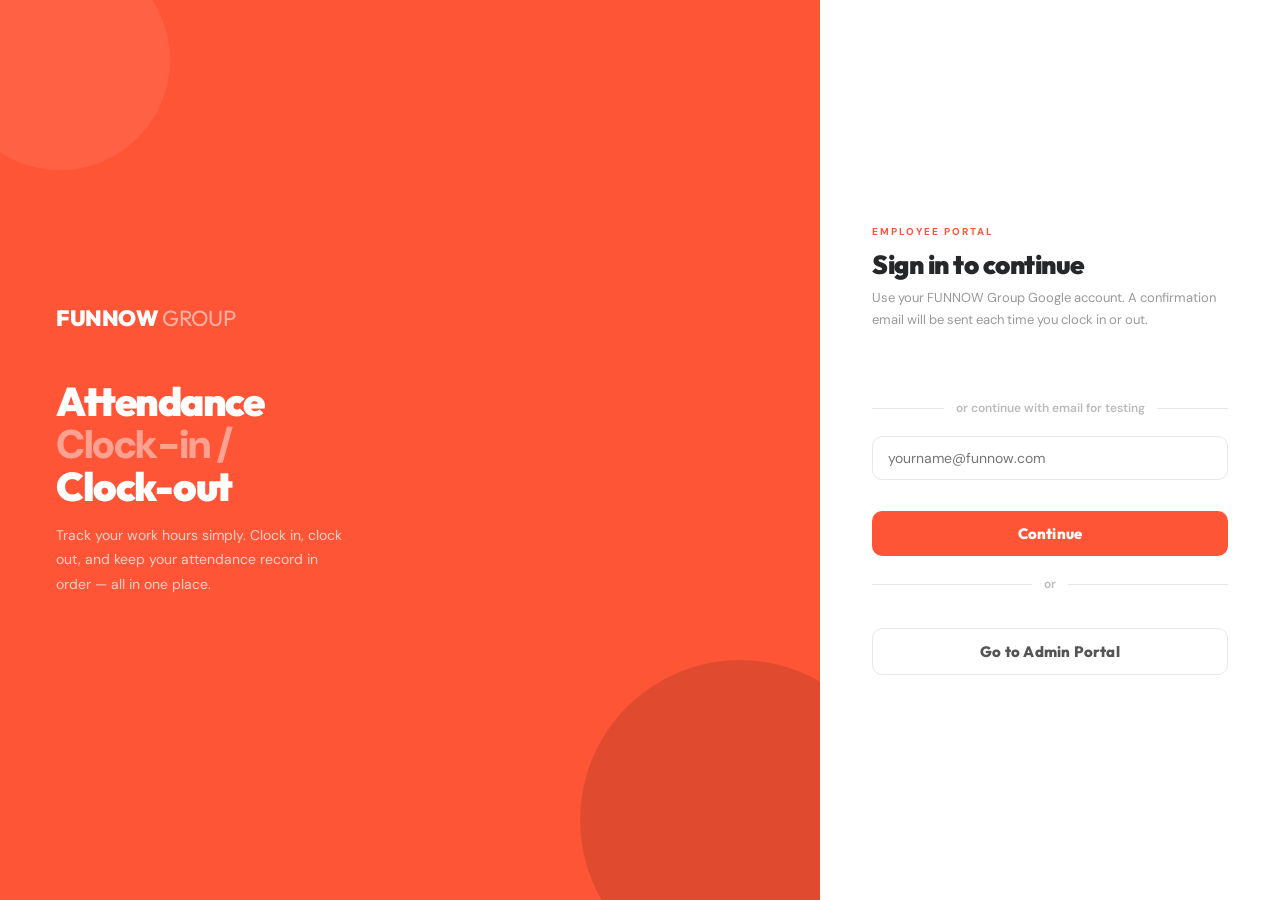
==== index.html @ 23d2bbc0 "Update index.html" ====
<!DOCTYPE html>
<html lang="en">
<head>
<meta charset="UTF-8">
<meta name="viewport" content="width=device-width, initial-scale=1.0">
<title>FUNNOW Group — Attendance</title>
<link href="https://fonts.googleapis.com/css2?family=Outfit:wght@400;600;700;800;900&family=DM+Sans:opsz,wght@9..40,400;9..40,500;9..40,600&display=swap" rel="stylesheet">
<script src="https://accounts.google.com/gsi/client" async></script>
<style>
*,*::before,*::after{box-sizing:border-box;margin:0;padding:0}
:root{
  --or:#FF5537;--or-h:#E8402A;--or-lt:#FFF1EE;
  --bk:#252729;--bk2:#1A1C1E;
  --gy:#C1C1C2;--gy-lt:#F5F5F5;--gy-md:#E8E8E8;
  --ok:#16A34A;--ok-lt:#DCFCE7;
  --wn:#D97706;--wn-lt:#FEF3C7;
  --pu:#6366F1;--pu-lt:#EEF2FF;
  --rd:#DC2626;
}
*{font-family:"DM Sans",-apple-system,sans-serif;-webkit-font-smoothing:antialiased;color:var(--bk)}
body{background:var(--gy-lt);min-height:100vh}
.hf{font-family:"Outfit",sans-serif}
.view{display:none;min-height:100vh}

/* NAV */
.nav{height:56px;background:var(--bk2);display:flex;align-items:center;justify-content:space-between;padding:0 28px;position:sticky;top:0;z-index:200;border-bottom:1px solid rgba(255,255,255,.06)}
.nav-brand{display:flex;align-items:center;gap:6px}
.nav-fn{font-family:"Outfit",sans-serif;font-weight:900;font-size:16px;color:#fff;letter-spacing:-.3px}
.nav-gr{font-family:"Outfit",sans-serif;font-weight:400;font-size:16px;color:rgba(255,255,255,.55);letter-spacing:-.1px}
.nav-sep{color:rgba(255,255,255,.2);margin:0 8px;font-size:13px}
.nav-pg{color:var(--gy);font-size:13px}
.nav-r{display:flex;align-items:center;gap:10px}
.nav-av{width:30px;height:30px;background:var(--or);border-radius:50%;display:flex;align-items:center;justify-content:center;font-family:"Outfit",sans-serif;font-weight:800;font-size:11px;color:#fff}
.nav-nm{color:rgba(255,255,255,.5);font-size:13px;max-width:150px;overflow:hidden;text-overflow:ellipsis;white-space:nowrap}
.gb{padding:7px 15px;border-radius:7px;font-size:12px;font-family:"Outfit",sans-serif;font-weight:700;cursor:pointer;transition:all .15s;border:none;letter-spacing:.2px}
.gb-ol{background:transparent;border:1px solid rgba(255,255,255,.18);color:rgba(255,255,255,.65)}
.gb-ol:hover{border-color:rgba(255,255,255,.4);color:#fff;background:rgba(255,255,255,.07)}
.gb-or{background:var(--or);color:#fff}
.gb-or:hover{background:var(--or-h)}

/* INBOX & BADGES */
.inbox-btn { position: relative; font-size: 16px; padding: 6px 10px !important; display: flex; align-items: center; justify-content: center; }
.badge { background: var(--rd); color: #fff; font-size: 10px; font-weight: 800; padding: 2px 6px; border-radius: 10px; font-family: "Outfit", sans-serif; }
.inbox-btn .badge { position: absolute; top: -6px; right: -6px; border: 2px solid var(--bk2); }

/* LOGIN SPLIT */
#v-login,#v-admin-login{min-height:100vh}
.l-left{flex:1;background:var(--or);display:flex;flex-direction:column;justify-content:center;padding:64px 56px;position:relative;overflow:hidden}
.l-left.dk{background:var(--bk2)}
.l-left::before{content:"";position:absolute;right:-80px;bottom:-80px;width:320px;height:320px;background:rgba(0,0,0,.12);border-radius:50%}
.l-left::after{content:"";position:absolute;left:-50px;top:-50px;width:220px;height:220px;background:rgba(255,255,255,.07);border-radius:50%}
.lc{position:relative;z-index:1}
.ll-brand{margin-bottom:48px}
.ll-fn{font-family:"Outfit",sans-serif;font-weight:900;font-size:22px;color:#fff;letter-spacing:-.5px}
.ll-gr{font-family:"Outfit",sans-serif;font-weight:400;font-size:22px;color:rgba(255,255,255,.55);letter-spacing:-.2px}
.l-h{color:#fff;font-family:"Outfit",sans-serif;font-weight:900;font-size:40px;line-height:1.05;letter-spacing:-1.5px;margin-bottom:16px}
.l-h span{color:rgba(255,255,255,.45)}
.l-p{color:rgba(255,255,255,.72);font-size:14px;line-height:1.75;max-width:300px}
.l-right{width:460px;flex-shrink:0;background:#fff;display:flex;flex-direction:column;justify-content:center;padding:64px 52px}
.l-tag{font-size:10px;font-weight:700;letter-spacing:2px;text-transform:uppercase;color:var(--or);margin-bottom:10px}
.l-title{font-family:"Outfit",sans-serif;font-size:26px;font-weight:900;letter-spacing:-.5px;margin-bottom:6px}
.l-sub{font-size:13px;color:#999;line-height:1.7;margin-bottom:28px}
.fl{display:block;font-weight:600;font-size:13px;margin-bottom:7px}
.fi{width:100%;padding:12px 15px;border:1.5px solid var(--gy-md);border-radius:10px;font-size:14px;font-family:inherit;outline:none;transition:border-color .2s,box-shadow .2s}
.fi:focus{border-color:var(--or);box-shadow:0 0 0 3px rgba(255,85,55,.1)}
.fe{font-size:12px;color:var(--rd);margin-top:5px;min-height:16px}
.pb{width:100%;padding:13px;background:var(--or);color:#fff;border:none;border-radius:10px;font-size:15px;font-weight:800;font-family:"Outfit",sans-serif;cursor:pointer;transition:background .2s,transform .1s;margin-top:16px;letter-spacing:.2px}
.pb:hover{background:var(--or-h)}
.pb:active{transform:scale(.98)}
.pb.dk-btn{background:var(--bk)}
.pb.dk-btn:hover{opacity:.85}
.divd{display:flex;align-items:center;gap:12px;margin:20px 0}
.divd::before,.divd::after{content:"";flex:1;height:1px;background:var(--gy-md)}
.divd span{font-size:12px;color:#bbb;font-weight:600;white-space:nowrap}
.back-lnk{background:none;border:none;color:var(--or);cursor:pointer;font-size:13px;font-weight:700;font-family:inherit;padding:0;margin-bottom:20px;display:inline-block}

/* HOME */
#v-home{display:none}
.home-body{display:grid;grid-template-columns:300px 1fr;gap:20px;max-width:1140px;margin:0 auto;padding:28px 24px 60px}

/* LEFT PANEL */
.lp{display:flex;flex-direction:column;gap:14px}
.clock-card{background:var(--bk2);border-radius:18px;padding:26px;position:relative;overflow:hidden}
.clock-card::before{content:"";position:absolute;right:-40px;top:-40px;width:180px;height:180px;background:var(--or);border-radius:50%;opacity:.09}
.ci{position:relative;z-index:1}
.c-lbl{font-size:10px;font-weight:700;letter-spacing:1.8px;text-transform:uppercase;color:rgba(193,193,194,.6);margin-bottom:4px}
.c-time{font-family:"Outfit",sans-serif;font-size:50px;font-weight:900;color:#fff;letter-spacing:-2px;line-height:1}
.c-date{color:rgba(255,255,255,.4);font-size:12px;margin-top:6px}
.sc{background:#fff;border-radius:14px;padding:18px 20px;border:1px solid rgba(0,0,0,.05)}
.sc-lbl{font-size:10px;font-weight:700;text-transform:uppercase;letter-spacing:.8px;color:#bbb;margin-bottom:12px}
.uc-row{display:flex;align-items:center;gap:12px}
.uc-av{width:38px;height:38px;background:var(--or);border-radius:10px;display:flex;align-items:center;justify-content:center;font-family:"Outfit",sans-serif;font-weight:900;font-size:13px;color:#fff;flex-shrink:0}
.uc-ph{width:38px;height:38px;border-radius:10px;object-fit:cover;flex-shrink:0}
.uc-name{font-family:"Outfit",sans-serif;font-weight:800;font-size:14px;letter-spacing:-.3px}
.uc-email{font-size:11px;color:#999;margin-top:1px;overflow:hidden;text-overflow:ellipsis;white-space:nowrap;max-width:210px}
.mc-btns{display:flex;flex-direction:column;gap:7px}
.mc-btn{padding:10px 14px;border-radius:9px;border:1.5px solid var(--gy-md);background:#fff;color:#aaa;font-family:inherit;font-weight:600;font-size:13px;cursor:pointer;transition:all .18s;text-align:left}
.mc-btn.active{border-color:var(--or);background:var(--or-lt);color:var(--or)}
.mc-btn:hover:not(.active){border-color:#ccc;color:var(--bk)}
.ac-btns{display:flex;flex-direction:column;gap:9px}
.ac-btn{width:100%;padding:15px;border-radius:11px;border:none;font-family:"Outfit",sans-serif;font-size:16px;font-weight:900;cursor:pointer;transition:all .18s;letter-spacing:-.2px}
.ac-in{background:var(--or);color:#fff}
.ac-in:hover{background:var(--or-h);transform:translateY(-1px)}
.ac-out{background:var(--bk);color:#fff}
.ac-out:hover{opacity:.85;transform:translateY(-1px)}
.ac-dis{background:var(--gy-md);color:#bbb;cursor:not-allowed}
.ac-note{font-size:11px;color:#bbb;text-align:center;margin-top:8px;font-weight:600}
.td-grid{display:grid;grid-template-columns:1fr 1fr;gap:9px}
.td-item{background:var(--gy-lt);border-radius:9px;padding:12px}
.td-lbl{font-size:10px;color:#bbb;font-weight:700;text-transform:uppercase;letter-spacing:.5px;margin-bottom:4px}
.td-val{font-family:"Outfit",sans-serif;font-size:17px;font-weight:800;line-height:1.1}

/* RIGHT PANEL */
.rp-hdr{display:flex;align-items:flex-end;justify-content:space-between;margin-bottom:14px}
.rp-title{font-family:"Outfit",sans-serif;font-size:16px;font-weight:800;letter-spacing:-.3px}
.rp-sub{font-size:12px;color:#bbb;margin-top:2px}
.exp-btn{background:var(--or);color:#fff;border:none;padding:8px 16px;border-radius:8px;cursor:pointer;font-family:"Outfit",sans-serif;font-size:12px;font-weight:800;transition:background .2s}
.exp-btn:hover{background:var(--or-h)}
.filter-row{display:flex;align-items:center;gap:10px;margin-bottom:12px;flex-wrap:wrap}
.fi2{padding:8px 12px;border-radius:8px;border:1.5px solid var(--gy-md);font-family:inherit;font-size:13px;outline:none;transition:border-color .2s;background:#fff;color:var(--bk)}
.fi2:focus{border-color:var(--or)}
.clr-btn{background:none;border:1.5px solid var(--gy-md);padding:7px 13px;border-radius:8px;cursor:pointer;font-family:inherit;font-size:12px;color:#888;transition:all .15s}
.clr-btn:hover{background:var(--gy-lt)}
.hw{background:#fff;border-radius:16px;overflow:hidden;border:1px solid rgba(0,0,0,.07)}
table{width:100%;border-collapse:collapse}
thead tr{background:var(--bk2)}
thead th{padding:12px 16px;text-align:left;color:rgba(255,255,255,.5);font-size:10px;font-weight:700;text-transform:uppercase;letter-spacing:.8px;white-space:nowrap}
tbody tr{border-bottom:1px solid var(--gy-lt);transition:background .12s}
tbody tr:hover{background:#FAFAFA}
tbody tr:last-child{border-bottom:none}
tbody td{padding:13px 16px;font-size:13px}
.nr td{padding:48px;text-align:center;color:var(--gy);font-style:italic}

/* ADMIN DASHBOARD TABS */
#v-admin-dash{display:none}
.ad-body{max-width:1140px;margin:0 auto;padding:28px 24px 60px}
.ad-tabs { display: flex; gap: 10px; margin-bottom: 24px; border-bottom: 2px solid var(--gy-md); padding-bottom: 12px; overflow-x: auto; }
.ad-tab { background: none; border: none; font-family: "Outfit", sans-serif; font-size: 15px; font-weight: 700; color: #888; cursor: pointer; padding: 10px 16px; border-radius: 8px; transition: all 0.2s; display: flex; align-items: center; gap: 8px; white-space: nowrap; }
.ad-tab:hover { background: var(--gy-lt); color: var(--bk); }
.ad-tab.active { background: var(--bk); color: #fff; }
.ad-tab-content { display: none; animation: fadeIn 0.3s ease; }
.ad-tab-content.active { display: block; }
@keyframes fadeIn { from { opacity: 0; transform: translateY(5px); } to { opacity: 1; transform: translateY(0); } }

.stats-row{display:grid;grid-template-columns:repeat(4,1fr);gap:14px;margin-bottom:22px}
.st{background:#fff;border-radius:13px;padding:18px 22px;border:1px solid rgba(0,0,0,.05)}
.st-lbl{font-size:10px;font-weight:700;text-transform:uppercase;letter-spacing:.8px;color:#bbb;margin-bottom:6px}
.st-n{font-family:"Outfit",sans-serif;font-size:34px;font-weight:900;line-height:1;letter-spacing:-1px}
.st-s{font-size:11px;color:#bbb;margin-top:3px}
.pill{display:inline-block;padding:3px 10px;border-radius:20px;font-size:11px;font-weight:700}
.p-ok{background:var(--ok-lt);color:var(--ok)}
.p-pr{background:var(--pu-lt);color:var(--pu)}
.btn-action { padding: 6px 12px; border-radius: 6px; border: none; font-weight: 700; font-size: 11px; cursor: pointer; transition: opacity 0.2s; margin-right: 6px; }
.btn-action:hover { opacity: 0.8; }
.btn-approve { background: var(--ok-lt); color: var(--ok); }
.btn-reject { background: #FEE2E2; color: var(--rd); }

/* SYNC INDICATOR */
.sync-badge{display:inline-flex;align-items:center;gap:6px;font-size:11px;font-weight:600;padding:4px 10px;border-radius:20px;margin-left:10px}
.sync-ok{background:var(--ok-lt);color:var(--ok)}
.sync-err{background:#FEE2E2;color:var(--rd)}
.sync-ing{background:var(--pu-lt);color:var(--pu)}

/* TOAST */
#toast{display:none;position:fixed;bottom:28px;left:50%;transform:translateX(-50%);padding:11px 22px;border-radius:50px;font-weight:700;font-size:13px;z-index:9999;white-space:nowrap;color:#fff;animation:fu .25s ease;box-shadow:0 4px 20px rgba(0,0,0,.2)}

/* EDIT REQUEST MODAL */
.modal-overlay { display: none; position: fixed; top: 0; left: 0; width: 100%; height: 100%; background: rgba(0,0,0,0.5); z-index: 9000; justify-content: center; align-items: center; }
.modal { background: #fff; padding: 28px; border-radius: 16px; width: 400px; max-width: 90%; box-shadow: 0 10px 30px rgba(0,0,0,0.1); }
.modal h3 { font-family: "Outfit", sans-serif; font-size: 20px; font-weight: 800; margin-bottom: 6px; letter-spacing: -0.3px; }
.modal p { font-size: 13px; color: #999; margin-bottom: 20px; line-height: 1.5; }
.modal select, .modal input, .modal textarea { width: 100%; padding: 12px 14px; margin-bottom: 16px; border: 1.5px solid var(--gy-md); border-radius: 10px; font-family: inherit; font-size: 14px; outline: none; transition: border-color 0.2s; }
.modal select:focus, .modal input:focus, .modal textarea:focus { border-color: var(--or); }
.modal-btns { display: flex; gap: 10px; justify-content: flex-end; margin-top: 8px; }
.btn-cancel { padding: 10px 18px; border: none; background: var(--gy-lt); color: #666; border-radius: 10px; cursor: pointer; font-weight: 600; font-size: 13px; transition: background 0.2s; }
.btn-cancel:hover { background: var(--gy-md); }
.btn-submit { padding: 10px 18px; border: none; background: var(--or); color: #fff; border-radius: 10px; cursor: pointer; font-weight: 700; font-size: 13px; font-family: "Outfit", sans-serif; transition: background 0.2s; }
.btn-submit:hover { background: var(--or-h); }

@media(max-width:900px){
  .home-body{grid-template-columns:1fr}
  #v-login,#v-admin-login{flex-direction:column}
  .l-left{padding:40px 32px}
  .l-right{width:100%;padding:36px 32px}
  .l-h{font-size:30px}
  .stats-row{grid-template-columns:1fr 1fr}
  .c-time{font-size:44px}
  .nav{padding:0 16px}
}
</style>
</head>
<body>

<div id="v-login" class="view" style="display:flex">
  <div class="l-left">
    <div class="lc">
      <div class="ll-brand">
        <span class="ll-fn">FUNNOW</span><span class="ll-gr"> GROUP</span>
      </div>
      <h1 class="l-h">Attendance<br><span>Clock-in /</span><br>Clock-out</h1>
      <p class="l-p">Track your work hours simply. Clock in, clock out, and keep your attendance record in order — all in one place.</p>
    </div>
  </div>
  <div class="l-right">
    <p class="l-tag">Employee Portal</p>
    <h2 class="l-title hf">Sign in to continue</h2>
    <p class="l-sub">Use your FUNNOW Group Google account. A confirmation email will be sent each time you clock in or out.</p>
    <div id="g_id_onload"
      data-client_id="833536628314-kciu975apuhvd5c64df197tdg4p91hai.apps.googleusercontent.com"
      data-callback="handleGoogleLogin"
      data-auto_prompt="false">
    </div>
    <div class="g_id_signin"
      data-type="standard"
      data-size="large"
      data-theme="outline"
      data-text="sign_in_with"
      data-shape="rectangular"
      data-logo_alignment="left"
      data-width="348">
    </div>
    <div class="fe" id="le-err"></div>
    <div class="divd"><span>or continue with email for testing</span></div>
    <input type="text" id="le" class="fi" placeholder="yourname@funnow.com">
    <div class="fe" id="le-err2"></div>
    <button class="pb" id="l-btn" style="margin-top:10px">Continue</button>
    <div class="divd"><span>or</span></div> 
    <button class="pb gb-ol" id="l-admin-btn" style="color:#555; border:1.5px solid var(--gy-md); background:#fff;">Go to Admin Portal</button>
  </div>
</div>

<div id="v-home" class="view">
  <div class="nav">
    <div class="nav-brand">
      <span class="nav-fn">FUNNOW</span><span class="nav-gr"> GROUP</span>
      <span class="nav-sep">/</span>
      <span class="nav-pg">Attendance</span>
    </div>
    <div class="nav-r">
      <span class="nav-nm" id="nav-nm"></span>
      <div class="nav-av" id="nav-av">?</div>
      
      <button class="gb gb-ol inbox-btn" id="h-inbox-nav" style="display:none;" title="Pending Requests">
        📥 <span class="badge" id="nav-req-badge" style="display:none;">0</span>
      </button>
      <button class="gb gb-ol" id="h-admin-nav" style="display:none; color: var(--pu); border-color: rgba(99, 102, 241, 0.4);">Admin Dashboard</button>
      
      <button class="gb gb-ol" id="h-out">Sign Out</button>
    </div>
  </div>
  <div class="home-body">
    <div class="lp">
      <div class="clock-card">
        <div class="ci">
          <div class="c-lbl">Taiwan Time · UTC+8</div>
          <div class="c-time" id="clk">--:--:--</div>
          <div class="c-date" id="cld">—</div>
        </div>
      </div>
      <div class="sc">
        <div class="uc-row">
          <div class="uc-av" id="uc-av">?</div>
          <div>
            <div class="uc-name" id="uc-name">—</div>
            <div class="uc-email" id="uc-email">—</div>
          </div>
        </div>
      </div>
      <div class="sc">
        <div class="sc-lbl">Work Location</div>
        <div class="mc-btns" id="mc-btns">
          <button class="mc-btn active" data-mode="Office">Office</button>
          <button class="mc-btn" data-mode="Work from Home">Work from Home</button>
          <button class="mc-btn" data-mode="Business Trip">Business Trip</button>
        </div>
      </div>
      <div class="sc">
        <div class="sc-lbl">Actions</div>
        <div class="ac-btns">
          <button class="ac-btn ac-in" id="btn-in">Clock In</button>
          <button class="ac-btn ac-dis" id="btn-out" disabled>Clock Out</button>
        </div>
        <div class="ac-note" id="ac-note"></div>
      </div>
      <div class="sc" id="today-card" style="display:none">
        <div class="sc-lbl">Today's Record</div>
        <div class="td-grid">
          <div class="td-item"><div class="td-lbl">Clock In</div><div class="td-val" id="td-in" style="color:var(--or)">—</div></div>
          <div class="td-item"><div class="td-lbl">Clock Out</div><div class="td-val" id="td-out">—</div></div>
          <div class="td-item"><div class="td-lbl">Duration</div><div class="td-val" id="td-dur" style="color:var(--pu)">—</div></div>
          <div class="td-item"><div class="td-lbl">Location</div><div class="td-val" id="td-mode" style="color:var(--ok);font-size:11px;font-weight:700">—</div></div>
        </div>
      </div>
    </div>
    <div class="rp">
      <div class="rp-hdr">
        <div>
          <div class="rp-title hf">Attendance History <span class="sync-badge sync-ok" id="sync-badge">Synced</span></div>
          <div class="rp-sub" id="rp-sub">Your personal records</div>
        </div>
        <button class="exp-btn" id="h-exp">Export CSV</button>
      </div>
      <div class="filter-row">
        <input type="date" id="f-from" class="fi2" title="From date">
        <span style="color:#bbb;font-size:12px">to</span>
        <input type="date" id="f-to" class="fi2" title="To date">
        <select id="f-mode" class="fi2">
          <option value="">All Locations</option>
          <option value="Office">Office</option>
          <option value="Work from Home">Work from Home</option>
          <option value="Business Trip">Business Trip</option>
        </select>
        <button class="clr-btn" id="f-clr" style="display:none">Clear</button>
      </div>
      <div class="hw">
        <table>
          <thead><tr>
            <th>Date</th><th>Clock In</th><th>Clock Out</th>
            <th>Total Hours</th><th>Work Location</th>
          </tr></thead>
          <tbody id="hist-body">
            <tr class="nr"><td colspan="5">No records yet — clock in to get started.</td></tr>
          </tbody>
        </table>
      </div>
    </div>
  </div>
</div>

<div id="edit-modal" class="modal-overlay">
  <div class="modal">
    <h3>Request Time Edit</h3>
    <p>Submit a request to your HR Admin to correct an accidental click or forgotten punch.</p>
    
    <label class="fl">Field to Change</label>
    <select id="edit-field">
      <option value="Clock In">Clock In Time</option>
      <option value="Clock Out">Clock Out Time</option>
      <option value="Location">Work Location</option>
    </select>

    <label class="fl">Proposed Correct Value</label>
    <input type="text" id="edit-value" placeholder="e.g., 09:00 or Office">

    <label class="fl">Reason for change</label>
    <textarea id="edit-reason" rows="2" placeholder="e.g., Forgot to clock in, accidentally double-clicked..."></textarea>

    <div class="modal-btns">
      <button class="btn-cancel" onclick="closeEditModal()">Cancel</button>
      <button class="btn-submit" id="submit-edit-btn">Send Request</button>
    </div>
  </div>
</div>

<div id="v-admin-login" class="view">
  <div class="l-left dk">
    <div class="lc">
      <div class="ll-brand" style="margin-bottom:48px">
        <span class="ll-fn">FUNNOW</span><span class="ll-gr"> GROUP</span>
      </div>
      <h1 class="l-h">Admin<br><span>Dashboard</span></h1>
      <p class="l-p">View all employee attendance records, filter by person, date or work location, and export for compliance.</p>
    </div>
  </div>
  <div class="l-right">
    <p class="l-tag">Restricted Access</p>
    <h2 class="l-title hf">Admin sign-in</h2>
    <p class="l-sub">This area is restricted to HR administrators and managers only.</p>
    <button id="al-back" class="back-lnk">← Back to Portal</button>
    <label class="fl" for="al-pwd">Admin Master Password</label>
    <input type="password" id="al-pwd" class="fi" placeholder="Enter master password">
    <div class="fe" id="al-err"></div>
    <button class="pb dk-btn" id="al-enter">Enter Dashboard</button>
  </div>
</div>

<div id="v-admin-dash" class="view">
  <div class="nav">
    <div class="nav-brand">
      <span class="nav-fn">FUNNOW</span><span class="nav-gr"> GROUP</span>
      <span class="nav-sep">/</span>
      <span class="nav-pg">Admin Dashboard</span>
    </div>
    <div class="nav-r">
      <button class="gb gb-ol" id="ad-back">← Back to Portal</button>
    </div>
  </div>
  <div class="ad-body">
    
    <div class="ad-tabs">
      <button class="ad-tab active" id="btn-tab-records" onclick="switchAdTab('records')">Attendance Records</button>
      <button class="ad-tab" id="btn-tab-requests" onclick="switchAdTab('requests')">
        Inbox & Requests <span class="badge" id="tab-req-badge" style="display:none; margin-left: 4px;">0</span>
      </button>
      <button class="ad-tab" id="btn-tab-roles" onclick="switchAdTab('roles')">Admin Roles</button>
    </div>

    <div id="tab-records" class="ad-tab-content active">
      <div class="stats-row">
        <div class="st"><div class="st-lbl">Total Records</div><div class="st-n" id="s-tot" style="color:var(--or)">0</div><div class="st-s">All time</div></div>
        <div class="st"><div class="st-lbl">Clocked In Today</div><div class="st-n" id="s-in" style="color:var(--pu)">0</div><div class="st-s">Active</div></div>
        <div class="st"><div class="st-lbl">Completed Today</div><div class="st-n" id="s-done" style="color:var(--ok)">0</div><div class="st-s">Clocked out</div></div>
        <div class="st"><div class="st-lbl">Showing</div><div class="st-n" id="s-show" style="color:var(--bk)">0</div><div class="st-s">Current view</div></div>
      </div>
      <div class="filter-row">
        <select id="af-person" class="fi2"><option value="">All Employees</option></select>
        <input type="date" id="af-from" class="fi2" title="From">
        <span style="color:#bbb;font-size:12px">to</span>
        <input type="date" id="af-to" class="fi2" title="To">
        <select id="af-mode" class="fi2">
          <option value="">All Locations</option>
          <option value="Office">Office</option>
          <option value="Work from Home">Work from Home</option>
          <option value="Business Trip">Business Trip</option>
        </select>
        <button class="clr-btn" id="af-clr" style="display:none">Clear filters</button>
        <button class="exp-btn" style="margin-left:auto" id="ad-exp">Export CSV</button>
      </div>
      <div class="hw" style="margin-bottom: 32px;">
        <table>
          <colgroup>
            <col style="width:12%"><col style="width:17%"><col style="width:12%">
            <col style="width:10%"><col style="width:10%"><col style="width:9%">
            <col style="width:14%"><col style="width:8%">
          </colgroup>
          <thead><tr>
            <th>Name</th><th>Email</th><th>Date</th>
            <th>Clock In</th><th>Clock Out</th><th>Total Hours</th>
            <th>Work Location</th><th>Status</th>
          </tr></thead>
          <tbody id="ad-body"><tr class="nr"><td colspan="8">No records yet</td></tr></tbody>
        </table>
      </div>
    </div>

    <div id="tab-requests" class="ad-tab-content">
      <div class="hw" style="margin-bottom: 32px;">
        <table>
          <thead><tr>
            <th>Employee</th><th>Date</th><th>Field</th><th>Proposed Value</th><th>Reason</th><th>Actions</th>
          </tr></thead>
          <tbody id="admin-requests-body">
            <tr class="nr"><td colspan="6">No pending requests at the moment.</td></tr>
          </tbody>
        </table>
      </div>
    </div>

    <div id="tab-roles" class="ad-tab-content">
      <div class="hw" style="padding: 24px;">
        <p style="font-size: 13px; color: #666; margin-bottom: 20px;">Authorized admins can access this dashboard directly via the Employee Portal without needing the master password.</p>
        <div style="display: flex; gap: 10px; margin-bottom: 24px; align-items: center;">
          <input type="text" id="new-admin-email" class="fi" placeholder="hr.manager@funnow.com" style="max-width: 320px; margin-bottom: 0;">
          <button class="btn-submit" onclick="addAdminRole()">Grant Admin Access</button>
        </div>
        <table style="max-width: 600px; border: 1px solid var(--gy-lt); border-radius: 8px;">
          <thead><tr><th>Authorized Admin Email</th><th style="text-align:right">Action</th></tr></thead>
          <tbody id="admin-list-body">
            <tr class="nr"><td colspan="2">Loading admins...</td></tr>
          </tbody>
        </table>
      </div>
    </div>

  </div>
</div>

<div id="toast"></div>

<script>
// ═══════════════════════════════════════════════
// CONFIG — paste your Apps Script URL below after setup
// ═══════════════════════════════════════════════
const APPS_SCRIPT_URL = "https://script.google.com/a/macros/eatigo.com/s/AKfycbw3MkJM1QlhFQ8_OlJp5sCyP32ryIZt0qY3oGoR8pow7pih-LCGaLRuK65To1d75gW6Nw/exec";
const PWD   = "FunNow@Admin25";
const LOCAL = "fn_att_v5";
const GMAIL = "https://gmailmcp.googleapis.com/mcp/v1";

let U = null, MODE = "Office", BUSY = false;
let records = [];
let adminEmails = []; // Holds list of authorized admins
let fFrom="", fTo="", fMode="", afPerson="", afFrom="", afTo="", afMode="";
let editDateContext = "";

// ── Helpers ──
const getTW  = () => { const u=Date.now()+new Date().getTimezoneOffset()*60000; return new Date(u+8*3600000); };
const tStr   = d => [d.getHours(),d.getMinutes(),d.getSeconds()].map(n=>String(n).padStart(2,"0")).join(":");
const t4     = d => [d.getHours(),d.getMinutes()].map(n=>String(n).padStart(2,"0")).join(":");
const dKey   = d => [d.getFullYear(),String(d.getMonth()+1).padStart(2,"0"),String(d.getDate()).padStart(2,"0")].join("-");
const dLong  = d => d.toLocaleDateString("en-US",{weekday:"long",month:"long",day:"numeric",year:"numeric"});
const dDisp  = s => { const [y,m,day]=s.split("-"); return dLong(new Date(+y,+m-1,+day)); };
const dur    = (a,b) => { const ms=new Date(b)-new Date(a),h=Math.floor(ms/3600000),m=Math.floor((ms%3600000)/60000); return h+"h "+m+"m"; };
const nameF  = e => e.includes("@")?e.split("@")[0].replace(/[._]/g," ").replace(/\b\w/g,c=>c.toUpperCase()):"Admin";
const inits  = n => n.split(" ").slice(0,2).map(p=>p[0]||"").join("").toUpperCase()||"?";

// ── Local storage fallback ──
const loadLocal = () => { try{ return JSON.parse(localStorage.getItem(LOCAL)||"[]"); }catch{ return []; } };
const saveLocal = r => localStorage.setItem(LOCAL, JSON.stringify(r));

// ── Google Sheets sync ──
const SHEETS_READY = APPS_SCRIPT_URL !== "YOUR_APPS_SCRIPT_URL_HERE";

function setSyncBadge(state){
  const b = document.getElementById("sync-badge");
  if(!b) return;
  b.className = "sync-badge";
  if(state==="ok"){ b.classList.add("sync-ok"); b.textContent="Synced"; }
  else if(state==="err"){ b.classList.add("sync-err"); b.textContent="Offline mode"; }
  else { b.classList.add("sync-ing"); b.textContent="Syncing..."; }
}

// Fetch list of authorized Admins and trigger inbox badges
async function fetchAdmins() {
  if(!SHEETS_READY) return;
  try {
    const r = await fetch(APPS_SCRIPT_URL + "?action=getAdmins");
    adminEmails = await r.json();
  } catch(e) { console.warn("Could not fetch admins", e); }
  
  if (U && adminEmails.includes(U.email.toLowerCase())) {
    document.getElementById("h-admin-nav").style.display = "inline-block";
    document.getElementById("h-inbox-nav").style.display = "flex";
    checkPendingRequests(); // Immediately check for notifications
  } else {
    document.getElementById("h-admin-nav").style.display = "none";
    document.getElementById("h-inbox-nav").style.display = "none";
  }
}

// Fetch only the count of pending requests to update the notification badges
async function checkPendingRequests() {
  try {
    const reqRes = await fetch(APPS_SCRIPT_URL + "?action=getRequests");
    const pendingReqs = await reqRes.json();
    const count = pendingReqs.length || 0;
    
    const badges = [document.getElementById("nav-req-badge"), document.getElementById("tab-req-badge")];
    badges.forEach(b => {
      if (b) {
        b.textContent = count;
        b.style.display = count > 0 ? "inline-block" : "none";
      }
    });
  } catch(e) {}
}

async function pushToSheet(rec){
  if(!SHEETS_READY){ setSyncBadge("err"); return; }
  setSyncBadge("ing");
  try{
    await fetch(APPS_SCRIPT_URL, {
      method: "POST",
      mode: "no-cors",
      body: JSON.stringify({action: "upsert", record: rec})
    });
    setSyncBadge("ok");
  } catch(e){ 
    setSyncBadge("err"); 
  }
}

async function fetchFromSheet(){
  if(!SHEETS_READY){ records = loadLocal(); return; }
  setSyncBadge("ing");
  try{
    const r = await fetch(APPS_SCRIPT_URL+"?action=getAll");
    const data = await r.json();
    records = Array.isArray(data) ? data : loadLocal();
    saveLocal(records);
    setSyncBadge("ok");
  } catch(e){
    records = loadLocal();
    setSyncBadge("err");
  }
}

async function fetchUserRecords(){
  if(!SHEETS_READY){ records = loadLocal(); renderHistTable(); return; }
  setSyncBadge("ing");
  try{
    const r = await fetch(`${APPS_SCRIPT_URL}?action=getByEmail&email=${encodeURIComponent(U.email)}`);
    const data = await r.json();
    const myRecs = Array.isArray(data) ? data : [];
    const otherRecs = loadLocal().filter(x => x.email !== U.email);
    records = [...otherRecs, ...myRecs];
    saveLocal(records);
    setSyncBadge("ok");
  } catch(e){
    records = loadLocal();
    setSyncBadge("err");
  }
  renderHistTable();
}

const todayRec = () => {
  if(!U) return null;
  const t = dKey(getTW());
  return records.find(r => r.email===U.email && r.date===t) || null;
};

// ── Views & Tabs ──
const VIEWS = ["v-login","v-home","v-admin-login","v-admin-dash"];
const show = v => { 
  VIEWS.forEach(id => document.getElementById(id).style.display = "none"); 
  document.getElementById(v).style.display = (v === "v-login" || v === "v-admin-login") ? "flex" : "block"; 
};

window.switchAdTab = function(tabId) {
  // Hide all tab content & remove active state
  document.querySelectorAll('.ad-tab-content').forEach(el => el.classList.remove('active'));
  document.querySelectorAll('.ad-tab').forEach(el => el.classList.remove('active'));
  // Activate selected tab
  document.getElementById('tab-' + tabId).classList.add('active');
  document.getElementById('btn-tab-' + tabId).classList.add('active');
};

let TT;
const toast = (msg,type="success") => {
  const clr={success:"#16A34A",error:"#DC2626",warning:"#D97706"};
  const el=document.getElementById("toast");
  el.textContent=msg; el.style.background=clr[type]||clr.success; el.style.display="block";
  clearTimeout(TT); TT=setTimeout(()=>el.style.display="none",4000);
};

// ── Google Sign-In ──
window.handleGoogleLogin = function(response){
  try{
    const p = response.credential.split(".");
    const pl = JSON.parse(atob(p[1].replace(/-/g,"+").replace(/_/g,"/")));
    loginUser(pl.email, pl.name, pl.picture);
  } catch(e){
    document.getElementById("le-err").textContent = "Google sign-in failed. Please try again.";
  }
};

function loginUser(email, name, photo){
  U = {email, name: name||nameF(email), photo: photo||null};
  document.getElementById("nav-nm").textContent  = U.name;
  document.getElementById("nav-av").textContent  = inits(U.name);
  document.getElementById("uc-name").textContent  = U.name;
  document.getElementById("uc-email").textContent = U.email;
  const av = document.getElementById("uc-av");
  if(U.photo){ av.outerHTML = `<img src="${U.photo}" class="uc-ph" id="uc-av" alt="${U.name}">`; }
  else{ av.textContent = inits(U.name); }
  show("v-home");
  records = loadLocal();
  renderHome();
  fetchUserRecords();
  fetchAdmins(); // Check if this person gets the direct Admin buttons
}

// ── Clock ──
const tick = () => {
  const now = getTW();
  const ce=document.getElementById("clk"), de=document.getElementById("cld");
  if(ce) ce.textContent = tStr(now);
  if(de) de.textContent = dLong(now);
  if(document.getElementById("v-home").style.display!=="none") renderButtons();
};
setInterval(tick,1000); tick();

// ── Render home ──
function renderHome(){
  renderButtons();
  renderTodayCard();
  renderHistTable();
}

function renderButtons(){
  const rec=todayRec(), hasIn=rec&&rec.clockIn, hasOut=rec&&rec.clockOut;
  const btnIn=document.getElementById("btn-in"), btnOut=document.getElementById("btn-out");
  const note=document.getElementById("ac-note");
  const mcBtns=document.querySelectorAll(".mc-btn");

  if(hasIn&&!hasOut){
    btnIn.className="ac-btn ac-dis"; btnIn.disabled=true;
    btnOut.className="ac-btn ac-out"; btnOut.disabled=false;
    note.textContent="Clocked in at "+rec.clockInDisplay;
    mcBtns.forEach(b => { b.disabled = true; b.style.opacity = b.classList.contains("active") ? "1" : "0.4"; b.style.cursor = "not-allowed"; });
  } else if(hasOut){
    btnIn.className="ac-btn ac-dis"; btnIn.disabled=true;
    btnOut.className="ac-btn ac-dis"; btnOut.disabled=true;
    note.textContent="Day complete — have a great evening!";
    mcBtns.forEach(b => { b.disabled = true; b.style.opacity = b.classList.contains("active") ? "1" : "0.4"; b.style.cursor = "not-allowed"; });
  } else {
    btnIn.className="ac-btn ac-in"; btnIn.disabled=false;
    btnOut.className="ac-btn ac-dis"; btnOut.disabled=true;
    note.textContent="";
    mcBtns.forEach(b => { b.disabled = false; b.style.opacity = "1"; b.style.cursor = "pointer"; });
  }
}

function renderTodayCard(){
  const rec=todayRec(), hasIn=rec&&rec.clockIn;
  const tc=document.getElementById("today-card");
  if(hasIn){
    tc.style.display="block";
    document.getElementById("td-in").textContent  = rec.clockInDisplay||"—";
    document.getElementById("td-out").textContent = rec.clockOutDisplay||"—";
    document.getElementById("td-dur").textContent = rec.duration||(rec.clockOut?"—":"Ongoing");
    document.getElementById("td-mode").textContent = rec.workMode||"—";
  } else { tc.style.display="none"; }
}

function renderHistTable(){
  let data = records.filter(r => r.email===U.email);
  if(fFrom) data = data.filter(r => r.date >= fFrom);
  if(fTo)   data = data.filter(r => r.date <= fTo);
  if(fMode) data = data.filter(r => r.workMode===fMode);
  document.getElementById("rp-sub").textContent = data.length+" record"+(data.length===1?"":"s");
  document.getElementById("f-clr").style.display=(fFrom||fTo||fMode)?"block":"none";
  const tbody=document.getElementById("hist-body");
  if(!data.length){ tbody.innerHTML="<tr class='nr'><td colspan='5'>No records found.</td></tr>"; return; }
  tbody.innerHTML=[...data].reverse().map(r=>{
    const isToday=r.date===dKey(getTW());
    return`<tr>
      <td style="font-weight:700">
        ${dDisp(r.date)}
        ${isToday?` <span style="font-size:10px;background:var(--or-lt);color:var(--or);padding:2px 8px;border-radius:20px;font-weight:700;margin-left:4px">Today</span>`:""}
        <button onclick="openEditModal('${r.date}')" style="background:none;border:none;color:var(--pu);font-size:11px;font-weight:700;margin-left:8px;cursor:pointer;text-decoration:underline;">Edit</button>
      </td>
      <td style="color:var(--or);font-weight:700;font-family:Outfit,sans-serif">${r.clockInDisplay||"—"}</td>
      <td style="font-weight:700;font-family:Outfit,sans-serif">${r.clockOutDisplay||`<span style="color:#bbb;font-style:italic;font-size:12px;font-family:DM Sans">In progress</span>`}</td>
      <td style="color:var(--pu);font-weight:700;font-family:Outfit,sans-serif">${r.duration||(r.clockIn&&!r.clockOut?`<span style="color:#bbb;font-style:italic;font-size:12px;font-family:DM Sans">Ongoing</span>`:"—")}</td>
      <td style="font-size:12px;font-weight:600;color:#666">${r.workMode||"—"}</td>
    </tr>`;
  }).join("");
}

// ── Edit Request Modal ──
window.openEditModal = function(date) {
  editDateContext = date;
  document.getElementById("edit-modal").style.display = "flex";
  document.getElementById("edit-value").value = "";
  document.getElementById("edit-reason").value = "";
};

window.closeEditModal = function() {
  document.getElementById("edit-modal").style.display = "none";
};

document.getElementById("submit-edit-btn").addEventListener("click", async () => {
  const field = document.getElementById("edit-field").value;
  const val = document.getElementById("edit-value").value.trim();
  const reason = document.getElementById("edit-reason").value.trim();
  
  if(!val) return toast("Please enter a proposed value", "error");
  if(!reason) return toast("Please provide a reason", "error");

  const requestPayload = { action: "requestEdit", email: U.email, name: U.name, date: editDateContext, field: field, value: val, reason: reason };
  const btn = document.getElementById("submit-edit-btn");
  btn.textContent = "Sending..."; btn.disabled = true;
  
  try {
    await fetch(APPS_SCRIPT_URL, { method: "POST", mode: "no-cors", body: JSON.stringify(requestPayload) });
    toast("Request sent to Admin!", "success");
  } catch(e) { toast("Error sending request.", "warning"); }

  closeEditModal();
  btn.textContent = "Send Request"; btn.disabled = false;
});

// ── Clock In ──
async function doClockIn(){
  if(BUSY) return;
  const rec=todayRec();
  if(rec&&rec.clockIn){ toast("Already clocked in today","warning"); return; }
  BUSY=true;
  document.getElementById("btn-in").className="ac-btn ac-dis"; document.getElementById("btn-in").disabled=true;
  document.getElementById("btn-in").textContent="Recording...";
  const now=getTW(), today=dKey(now), t=t4(now);
  const newRec={id:`${U.email}_${today}`,email:U.email,name:U.name,date:today,
    clockIn:new Date().toISOString(),clockInDisplay:t,
    clockOut:null,clockOutDisplay:null,workMode:MODE,duration:null};
  records = records.filter(r=>!(r.email===U.email&&r.date===today));
  records.push(newRec); saveLocal(records);
  await pushToSheet(newRec);
  BUSY=false; document.getElementById("btn-in").textContent="Clock In";
  toast("Clocked in at "+t,"success"); renderHome();
}

// ── Clock Out ──
async function doClockOut(){
  if(BUSY) return;
  const rec=todayRec();
  if(!rec||!rec.clockIn){ toast("No clock-in record found","error"); return; }
  if(rec.clockOut){ toast("Already clocked out today","warning"); return; }
  BUSY=true;
  document.getElementById("btn-out").className="ac-btn ac-dis"; document.getElementById("btn-out").disabled=true;
  document.getElementById("btn-out").textContent="Recording...";
  const now=getTW(), today=dKey(now), t=t4(now), d=dur(rec.clockIn,new Date().toISOString());
  const idx=records.findIndex(r=>r.email===U.email&&r.date===today);
  records[idx]={...records[idx],clockOut:new Date().toISOString(),clockOutDisplay:t,duration:d};
  saveLocal(records);
  await pushToSheet(records[idx]);
  BUSY=false; document.getElementById("btn-out").textContent="Clock Out";
  toast("Clocked out at "+t+" · "+d,"success"); renderHome();
}

// ── Admin Handle Requests ──
window.handleReqAction = async function(reqId, actionType) {
  if(!confirm(`Are you sure you want to ${actionType === 'approveEdit' ? 'APPROVE' : 'REJECT'} this request?`)) return;
  toast("Processing...", "warning");
  try {
    await fetch(APPS_SCRIPT_URL, { method: "POST", mode: "no-cors", body: JSON.stringify({ action: actionType, reqId: reqId }) });
    toast(`Request processed!`, "success");
    setTimeout(() => { renderAdmin(); checkPendingRequests(); }, 1000);
  } catch(e) { toast("Error processing request.", "error"); }
};

// ── Admin Manage Roles ──
window.addAdminRole = async function() {
  const email = document.getElementById("new-admin-email").value.trim().toLowerCase();
  if(!email || !email.includes("@")) return toast("Valid email required", "error");
  if(adminEmails.includes(email)) return toast("Already an admin", "warning");

  toast("Adding admin...", "warning");
  adminEmails.push(email); 
  renderAdminList();
  document.getElementById("new-admin-email").value = "";
  
  try {
    await fetch(APPS_SCRIPT_URL, { method: "POST", mode: "no-cors", body: JSON.stringify({action: "addAdmin", email: email}) });
    toast("Admin added successfully!", "success");
    fetchAdmins();
  } catch(e) { toast("Error adding admin", "error"); }
};

window.removeAdminRole = async function(email) {
  if(!confirm(`Remove admin privileges for ${email}?`)) return;
  toast("Removing admin...", "warning");
  adminEmails = adminEmails.filter(e => e !== email); 
  renderAdminList();
  
  try {
    await fetch(APPS_SCRIPT_URL, { method: "POST", mode: "no-cors", body: JSON.stringify({action: "removeAdmin", email: email}) });
    toast("Admin removed!", "success");
    fetchAdmins();
  } catch(e) { toast("Error removing admin", "error"); }
};

function renderAdminList() {
  const tbody = document.getElementById("admin-list-body");
  if(!adminEmails.length) {
    tbody.innerHTML = "<tr class='nr'><td colspan='2'>No authorized admins assigned. Master password is required to login.</td></tr>";
    return;
  }
  tbody.innerHTML = adminEmails.map(email => `
    <tr>
      <td style="font-weight:600">${email}</td>
      <td style="text-align:right;">
        <button class="btn-action btn-reject" style="margin-right:0;" onclick="removeAdminRole('${email}')">Remove</button>
      </td>
    </tr>
  `).join("");
}

// ── Admin render ──
async function renderAdmin(){
  await fetchFromSheet();
  await fetchAdmins(); 
  renderAdminList();

  const today=dKey(getTW());
  const persons=[...new Set(records.map(r=>r.email))].sort();
  const sel=document.getElementById("af-person");
  sel.innerHTML="<option value=''>All Employees</option>"+
    persons.map(e=>`<option value="${e}"${e===afPerson?" selected":""}>${nameF(e)} (${e})</option>`).join("");
  let filt=records;
  if(afPerson) filt=filt.filter(r=>r.email===afPerson);
  if(afFrom)   filt=filt.filter(r=>r.date>=afFrom);
  if(afTo)     filt=filt.filter(r=>r.date<=afTo);
  if(afMode)   filt=filt.filter(r=>r.workMode===afMode);
  document.getElementById("s-tot").textContent  = records.length;
  document.getElementById("s-in").textContent   = records.filter(r=>r.date===today&&r.clockIn).length;
  document.getElementById("s-done").textContent = records.filter(r=>r.date===today&&r.clockOut).length;
  document.getElementById("s-show").textContent = filt.length;
  document.getElementById("af-clr").style.display=(afPerson||afFrom||afTo||afMode)?"block":"none";
  
  // Render Main Data Table
  const tbody=document.getElementById("ad-body");
  if(!filt.length){ tbody.innerHTML="<tr class='nr'><td colspan='8'>No records found</td></tr>"; }
  else {
    tbody.innerHTML=[...filt].reverse().map(r=>{
      const st=r.clockOut?`<span class="pill p-ok">Complete</span>`:`<span class="pill p-pr">In Progress</span>`;
      return`<tr>
        <td style="font-weight:700">${r.name}</td>
        <td style="color:#999;font-size:12px">${r.email}</td>
        <td>${dDisp(r.date)}</td>
        <td style="color:var(--or);font-weight:700;font-family:Outfit,sans-serif">${r.clockInDisplay||"—"}</td>
        <td style="font-weight:700;font-family:Outfit,sans-serif">${r.clockOutDisplay||"—"}</td>
        <td style="color:var(--pu);font-weight:700;font-family:Outfit,sans-serif">${r.duration||"—"}</td>
        <td style="font-size:12px;font-weight:600;color:#666">${r.workMode||"—"}</td>
        <td>${st}</td>
      </tr>`;
    }).join("");
  }

  // Fetch & Render Pending Requests
  const reqBody = document.getElementById("admin-requests-body");
  try {
    const reqRes = await fetch(APPS_SCRIPT_URL + "?action=getRequests");
    const pendingReqs = await reqRes.json();
    
    // Update notification badges dynamically
    const count = pendingReqs.length || 0;
    const badges = [document.getElementById("nav-req-badge"), document.getElementById("tab-req-badge")];
    badges.forEach(b => { if(b) { b.textContent = count; b.style.display = count > 0 ? "inline-block" : "none"; } });

    if(!pendingReqs || !pendingReqs.length) {
      reqBody.innerHTML = "<tr class='nr'><td colspan='6'>No pending requests at the moment.</td></tr>";
    } else {
      reqBody.innerHTML = pendingReqs.map(r => `
        <tr>
          <td style="font-weight:700">${r.name}<br><span style="font-size:11px;color:#999;font-weight:400">${r.email}</span></td>
          <td style="font-weight:700">${dDisp(r.date)}</td>
          <td style="color:var(--pu);font-weight:700">${r.field}</td>
          <td style="color:var(--or);font-weight:700">${r.value}</td>
          <td style="font-size:12px;color:#666">${r.reason}</td>
          <td>
            <button class="btn-action btn-approve" onclick="handleReqAction('${r.reqId}', 'approveEdit')">Approve</button>
            <button class="btn-action btn-reject" onclick="handleReqAction('${r.reqId}', 'rejectEdit')">Reject</button>
          </td>
        </tr>
      `).join("");
    }
  } catch(e) {
    reqBody.innerHTML = "<tr class='nr'><td colspan='6'>Error loading requests. Ensure script is deployed.</td></tr>";
  }
}

function exportCSV(scope){
  const src = scope==="user" ? records.filter(r=>r.email===U.email) : [...records];
  let data=src;
  if(scope==="user"){ if(fFrom) data=data.filter(r=>r.date>=fFrom); if(fTo) data=data.filter(r=>r.date<=fTo); if(fMode) data=data.filter(r=>r.workMode===fMode); }
  if(scope==="admin"){ if(afPerson) data=data.filter(r=>r.email===afPerson); if(afFrom) data=data.filter(r=>r.date>=afFrom); if(afTo) data=data.filter(r=>r.date<=afTo); if(afMode) data=data.filter(r=>r.workMode===afMode); }
  const hdr=["Name","Email","Date","Clock In (TWN 24h)","Clock Out (TWN 24h)","Total Hours","Work Location","Status"];
  const rows=data.map(r=>[r.name,r.email,dDisp(r.date),r.clockInDisplay||"",r.clockOutDisplay||"",r.duration||"",r.workMode,r.clockOut?"Complete":"In Progress"]);
  const csv=[hdr,...rows].map(r=>r.map(v=>`"${String(v).replace(/"/g,'""')}"`).join(",")).join("\n");
  const a=document.createElement("a");
  a.href=URL.createObjectURL(new Blob(["\uFEFF"+csv],{type:"text/csv;charset=utf-8;"}));
  a.download=`funnow_attendance_${dKey(getTW())}.csv`; a.click();
}

// ── Events ──
document.getElementById("l-btn").addEventListener("click",()=>{
  const email=document.getElementById("le").value.trim();
  const err=document.getElementById("le-err2");
  if(!email||!email.includes("@")||!email.includes(".")){ err.textContent="Please enter a valid email address"; return; }
  err.textContent=""; loginUser(email,nameF(email),null);
});
document.getElementById("le").addEventListener("keydown",e=>{if(e.key==="Enter")document.getElementById("l-btn").click();});
document.getElementById("l-admin-btn").addEventListener("click", () => show("v-admin-login"));
document.getElementById("h-out").addEventListener("click",()=>{ 
  U=null; records=[]; document.getElementById("le").value=""; 
  document.getElementById("h-admin-nav").style.display="none"; 
  document.getElementById("h-inbox-nav").style.display="none"; 
  show("v-login"); 
});

// QUICK ACCESS BUTTONS (Top Nav)
document.getElementById("h-admin-nav").addEventListener("click", () => {
  show("v-admin-dash");
  renderAdmin();
  switchAdTab('records'); // Default to records
});

document.getElementById("h-inbox-nav").addEventListener("click", () => {
  show("v-admin-dash");
  renderAdmin();
  switchAdTab('requests'); // Auto-switch to requests tab!
});

document.getElementById("mc-btns").addEventListener("click", e => {
  const btn = e.target.closest(".mc-btn"); 
  if(!btn || btn.disabled) return; 
  document.querySelectorAll(".mc-btn").forEach(b => b.classList.remove("active"));
  btn.classList.add("active"); MODE=btn.dataset.mode;
});
document.getElementById("btn-in").addEventListener("click",doClockIn);
document.getElementById("btn-out").addEventListener("click",doClockOut);
document.getElementById("h-exp").addEventListener("click",()=>exportCSV("user"));

// User filters
["f-from","f-to"].forEach(id=>document.getElementById(id).addEventListener("change",e=>{ id==="f-from"?fFrom=e.target.value:fTo=e.target.value; renderHistTable(); }));
document.getElementById("f-mode").addEventListener("change",e=>{ fMode=e.target.value; renderHistTable(); });
document.getElementById("f-clr").addEventListener("click",()=>{ fFrom=fTo=fMode=""; document.getElementById("f-from").value=""; document.getElementById("f-to").value=""; document.getElementById("f-mode").value=""; renderHistTable(); });

// Admin login
document.getElementById("al-back").addEventListener("click",()=>show("v-login")); 
document.getElementById("al-enter").addEventListener("click",()=>{
  const pwd=document.getElementById("al-pwd").value;
  if(pwd===PWD){ document.getElementById("al-pwd").value=""; document.getElementById("al-err").textContent=""; show("v-admin-dash"); renderAdmin(); switchAdTab('records'); }
  else{ document.getElementById("al-err").textContent="Incorrect password."; }
});
document.getElementById("al-pwd").addEventListener("keydown",e=>{if(e.key==="Enter")document.getElementById("al-enter").click();});
document.getElementById("ad-back").addEventListener("click",()=>{
  if(U) show("v-home"); else show("v-login");
}); 

// Admin filters
document.getElementById("af-person").addEventListener("change",e=>{ afPerson=e.target.value; renderAdmin(); });
["af-from","af-to"].forEach(id=>document.getElementById(id).addEventListener("change",e=>{ id==="af-from"?afFrom=e.target.value:afTo=e.target.value; renderAdmin(); }));
document.getElementById("af-mode").addEventListener("change",e=>{ afMode=e.target.value; renderAdmin(); });
document.getElementById("af-clr").addEventListener("click",()=>{
  afPerson=afFrom=afTo=afMode="";
  ["af-person","af-from","af-to","af-mode"].forEach(id=>{ const el=document.getElementById(id); el.tagName==="SELECT"?el.value="":el.value=""; });
  renderAdmin();
});
document.getElementById("ad-exp").addEventListener("click",()=>exportCSV("admin"));

// Run on load
fetchAdmins();
</script>
</body>
</html>
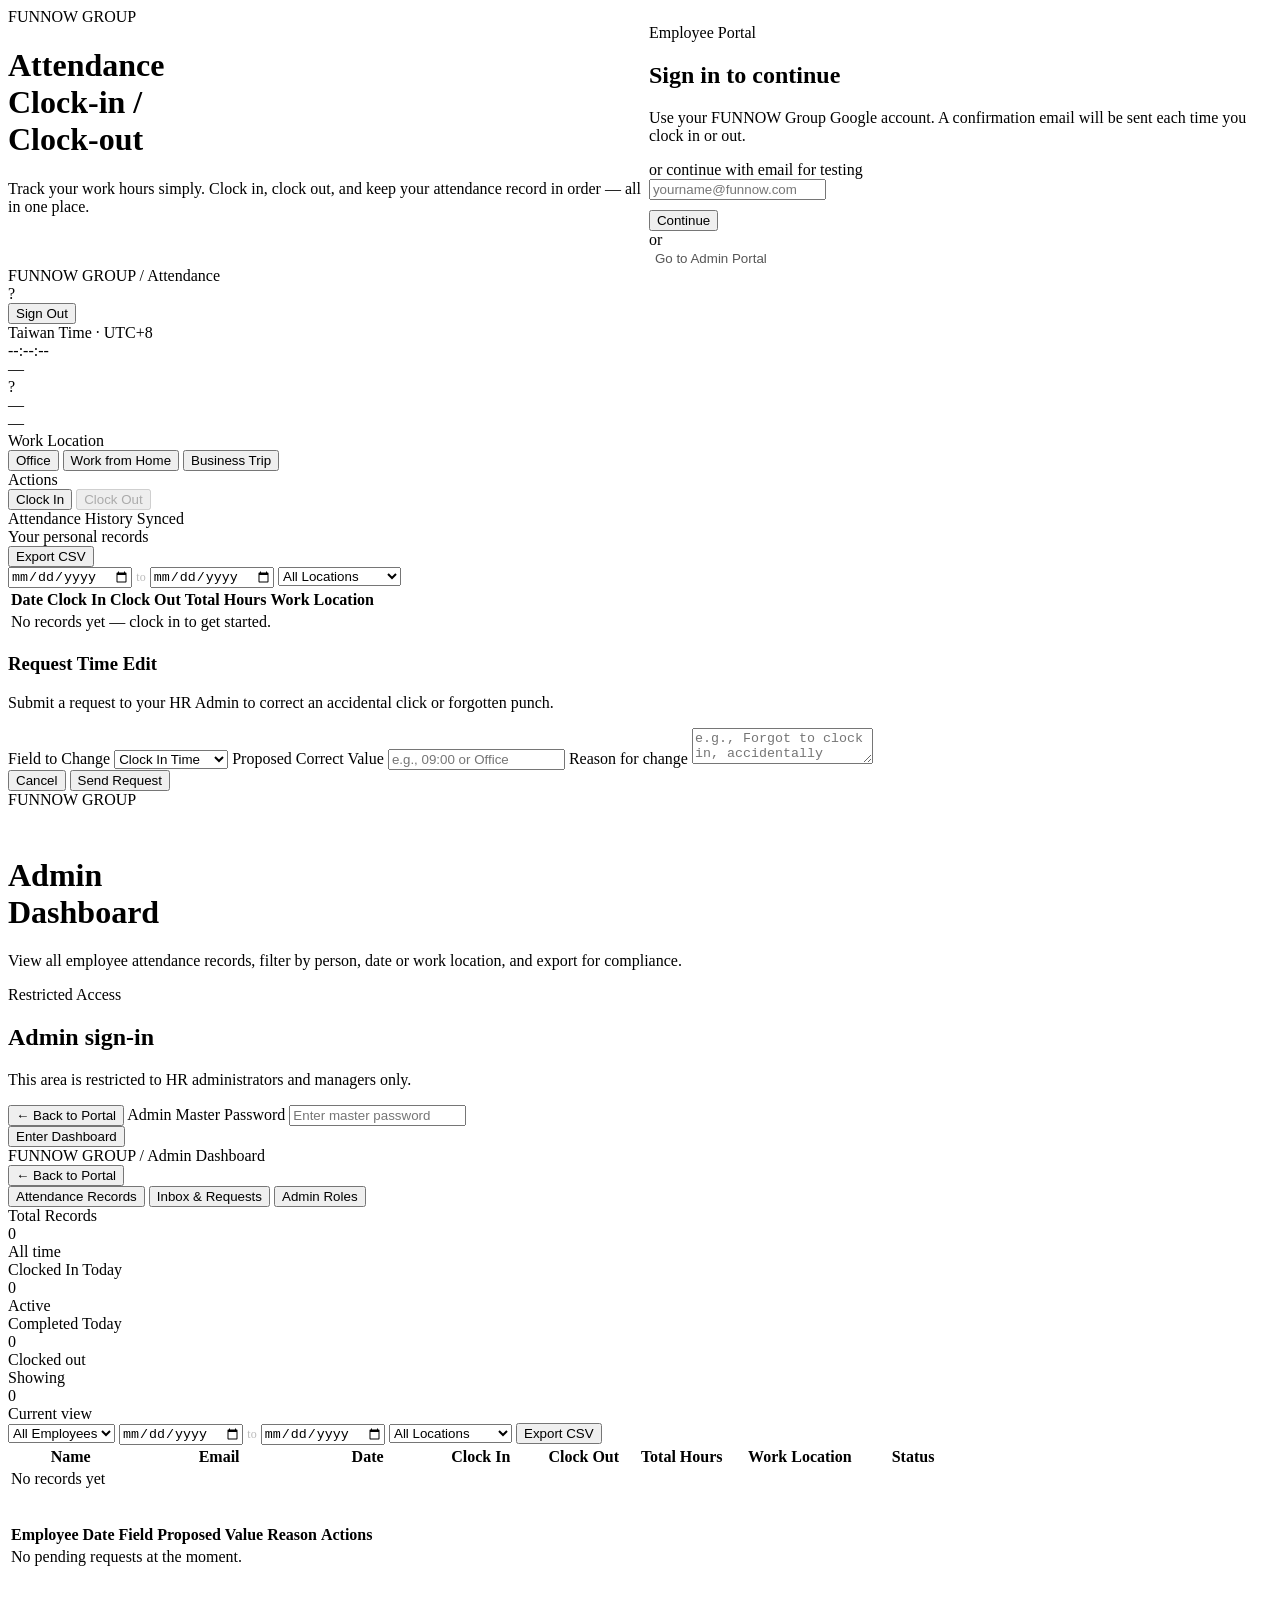
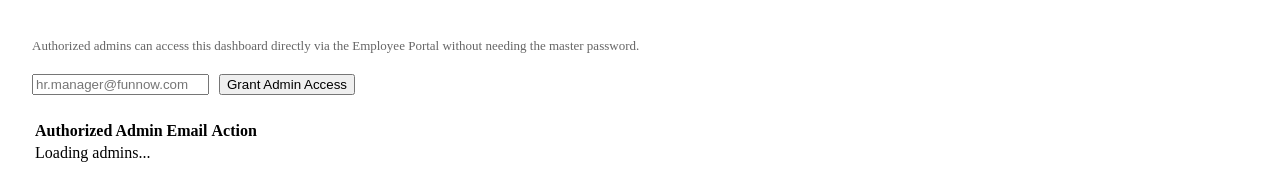
==== commit b556c45d: "Add files via upload" ====
--- a/index.html
+++ b/index.html
@@ -1,196 +1,27 @@
 <!DOCTYPE html>
 <html lang="en">
 <head>
-<meta charset="UTF-8">
-<meta name="viewport" content="width=device-width, initial-scale=1.0">
-<title>FUNNOW Group — Attendance</title>
-<link href="https://fonts.googleapis.com/css2?family=Outfit:wght@400;600;700;800;900&family=DM+Sans:opsz,wght@9..40,400;9..40,500;9..40,600&display=swap" rel="stylesheet">
-<script src="https://accounts.google.com/gsi/client" async></script>
-<style>
-*,*::before,*::after{box-sizing:border-box;margin:0;padding:0}
-:root{
-  --or:#FF5537;--or-h:#E8402A;--or-lt:#FFF1EE;
-  --bk:#252729;--bk2:#1A1C1E;
-  --gy:#C1C1C2;--gy-lt:#F5F5F5;--gy-md:#E8E8E8;
-  --ok:#16A34A;--ok-lt:#DCFCE7;
-  --wn:#D97706;--wn-lt:#FEF3C7;
-  --pu:#6366F1;--pu-lt:#EEF2FF;
-  --rd:#DC2626;
-}
-*{font-family:"DM Sans",-apple-system,sans-serif;-webkit-font-smoothing:antialiased;color:var(--bk)}
-body{background:var(--gy-lt);min-height:100vh}
-.hf{font-family:"Outfit",sans-serif}
-.view{display:none;min-height:100vh}
-
-/* NAV */
-.nav{height:56px;background:var(--bk2);display:flex;align-items:center;justify-content:space-between;padding:0 28px;position:sticky;top:0;z-index:200;border-bottom:1px solid rgba(255,255,255,.06)}
-.nav-brand{display:flex;align-items:center;gap:6px}
-.nav-fn{font-family:"Outfit",sans-serif;font-weight:900;font-size:16px;color:#fff;letter-spacing:-.3px}
-.nav-gr{font-family:"Outfit",sans-serif;font-weight:400;font-size:16px;color:rgba(255,255,255,.55);letter-spacing:-.1px}
-.nav-sep{color:rgba(255,255,255,.2);margin:0 8px;font-size:13px}
-.nav-pg{color:var(--gy);font-size:13px}
-.nav-r{display:flex;align-items:center;gap:10px}
-.nav-av{width:30px;height:30px;background:var(--or);border-radius:50%;display:flex;align-items:center;justify-content:center;font-family:"Outfit",sans-serif;font-weight:800;font-size:11px;color:#fff}
-.nav-nm{color:rgba(255,255,255,.5);font-size:13px;max-width:150px;overflow:hidden;text-overflow:ellipsis;white-space:nowrap}
-.gb{padding:7px 15px;border-radius:7px;font-size:12px;font-family:"Outfit",sans-serif;font-weight:700;cursor:pointer;transition:all .15s;border:none;letter-spacing:.2px}
-.gb-ol{background:transparent;border:1px solid rgba(255,255,255,.18);color:rgba(255,255,255,.65)}
-.gb-ol:hover{border-color:rgba(255,255,255,.4);color:#fff;background:rgba(255,255,255,.07)}
-.gb-or{background:var(--or);color:#fff}
-.gb-or:hover{background:var(--or-h)}
-
-/* INBOX & BADGES */
-.inbox-btn { position: relative; font-size: 16px; padding: 6px 10px !important; display: flex; align-items: center; justify-content: center; }
-.badge { background: var(--rd); color: #fff; font-size: 10px; font-weight: 800; padding: 2px 6px; border-radius: 10px; font-family: "Outfit", sans-serif; }
-.inbox-btn .badge { position: absolute; top: -6px; right: -6px; border: 2px solid var(--bk2); }
-
-/* LOGIN SPLIT */
-#v-login,#v-admin-login{min-height:100vh}
-.l-left{flex:1;background:var(--or);display:flex;flex-direction:column;justify-content:center;padding:64px 56px;position:relative;overflow:hidden}
-.l-left.dk{background:var(--bk2)}
-.l-left::before{content:"";position:absolute;right:-80px;bottom:-80px;width:320px;height:320px;background:rgba(0,0,0,.12);border-radius:50%}
-.l-left::after{content:"";position:absolute;left:-50px;top:-50px;width:220px;height:220px;background:rgba(255,255,255,.07);border-radius:50%}
-.lc{position:relative;z-index:1}
-.ll-brand{margin-bottom:48px}
-.ll-fn{font-family:"Outfit",sans-serif;font-weight:900;font-size:22px;color:#fff;letter-spacing:-.5px}
-.ll-gr{font-family:"Outfit",sans-serif;font-weight:400;font-size:22px;color:rgba(255,255,255,.55);letter-spacing:-.2px}
-.l-h{color:#fff;font-family:"Outfit",sans-serif;font-weight:900;font-size:40px;line-height:1.05;letter-spacing:-1.5px;margin-bottom:16px}
-.l-h span{color:rgba(255,255,255,.45)}
-.l-p{color:rgba(255,255,255,.72);font-size:14px;line-height:1.75;max-width:300px}
-.l-right{width:460px;flex-shrink:0;background:#fff;display:flex;flex-direction:column;justify-content:center;padding:64px 52px}
-.l-tag{font-size:10px;font-weight:700;letter-spacing:2px;text-transform:uppercase;color:var(--or);margin-bottom:10px}
-.l-title{font-family:"Outfit",sans-serif;font-size:26px;font-weight:900;letter-spacing:-.5px;margin-bottom:6px}
-.l-sub{font-size:13px;color:#999;line-height:1.7;margin-bottom:28px}
-.fl{display:block;font-weight:600;font-size:13px;margin-bottom:7px}
-.fi{width:100%;padding:12px 15px;border:1.5px solid var(--gy-md);border-radius:10px;font-size:14px;font-family:inherit;outline:none;transition:border-color .2s,box-shadow .2s}
-.fi:focus{border-color:var(--or);box-shadow:0 0 0 3px rgba(255,85,55,.1)}
-.fe{font-size:12px;color:var(--rd);margin-top:5px;min-height:16px}
-.pb{width:100%;padding:13px;background:var(--or);color:#fff;border:none;border-radius:10px;font-size:15px;font-weight:800;font-family:"Outfit",sans-serif;cursor:pointer;transition:background .2s,transform .1s;margin-top:16px;letter-spacing:.2px}
-.pb:hover{background:var(--or-h)}
-.pb:active{transform:scale(.98)}
-.pb.dk-btn{background:var(--bk)}
-.pb.dk-btn:hover{opacity:.85}
-.divd{display:flex;align-items:center;gap:12px;margin:20px 0}
-.divd::before,.divd::after{content:"";flex:1;height:1px;background:var(--gy-md)}
-.divd span{font-size:12px;color:#bbb;font-weight:600;white-space:nowrap}
-.back-lnk{background:none;border:none;color:var(--or);cursor:pointer;font-size:13px;font-weight:700;font-family:inherit;padding:0;margin-bottom:20px;display:inline-block}
-
-/* HOME */
-#v-home{display:none}
-.home-body{display:grid;grid-template-columns:300px 1fr;gap:20px;max-width:1140px;margin:0 auto;padding:28px 24px 60px}
-
-/* LEFT PANEL */
-.lp{display:flex;flex-direction:column;gap:14px}
-.clock-card{background:var(--bk2);border-radius:18px;padding:26px;position:relative;overflow:hidden}
-.clock-card::before{content:"";position:absolute;right:-40px;top:-40px;width:180px;height:180px;background:var(--or);border-radius:50%;opacity:.09}
-.ci{position:relative;z-index:1}
-.c-lbl{font-size:10px;font-weight:700;letter-spacing:1.8px;text-transform:uppercase;color:rgba(193,193,194,.6);margin-bottom:4px}
-.c-time{font-family:"Outfit",sans-serif;font-size:50px;font-weight:900;color:#fff;letter-spacing:-2px;line-height:1}
-.c-date{color:rgba(255,255,255,.4);font-size:12px;margin-top:6px}
-.sc{background:#fff;border-radius:14px;padding:18px 20px;border:1px solid rgba(0,0,0,.05)}
-.sc-lbl{font-size:10px;font-weight:700;text-transform:uppercase;letter-spacing:.8px;color:#bbb;margin-bottom:12px}
-.uc-row{display:flex;align-items:center;gap:12px}
-.uc-av{width:38px;height:38px;background:var(--or);border-radius:10px;display:flex;align-items:center;justify-content:center;font-family:"Outfit",sans-serif;font-weight:900;font-size:13px;color:#fff;flex-shrink:0}
-.uc-ph{width:38px;height:38px;border-radius:10px;object-fit:cover;flex-shrink:0}
-.uc-name{font-family:"Outfit",sans-serif;font-weight:800;font-size:14px;letter-spacing:-.3px}
-.uc-email{font-size:11px;color:#999;margin-top:1px;overflow:hidden;text-overflow:ellipsis;white-space:nowrap;max-width:210px}
-.mc-btns{display:flex;flex-direction:column;gap:7px}
-.mc-btn{padding:10px 14px;border-radius:9px;border:1.5px solid var(--gy-md);background:#fff;color:#aaa;font-family:inherit;font-weight:600;font-size:13px;cursor:pointer;transition:all .18s;text-align:left}
-.mc-btn.active{border-color:var(--or);background:var(--or-lt);color:var(--or)}
-.mc-btn:hover:not(.active){border-color:#ccc;color:var(--bk)}
-.ac-btns{display:flex;flex-direction:column;gap:9px}
-.ac-btn{width:100%;padding:15px;border-radius:11px;border:none;font-family:"Outfit",sans-serif;font-size:16px;font-weight:900;cursor:pointer;transition:all .18s;letter-spacing:-.2px}
-.ac-in{background:var(--or);color:#fff}
-.ac-in:hover{background:var(--or-h);transform:translateY(-1px)}
-.ac-out{background:var(--bk);color:#fff}
-.ac-out:hover{opacity:.85;transform:translateY(-1px)}
-.ac-dis{background:var(--gy-md);color:#bbb;cursor:not-allowed}
-.ac-note{font-size:11px;color:#bbb;text-align:center;margin-top:8px;font-weight:600}
-.td-grid{display:grid;grid-template-columns:1fr 1fr;gap:9px}
-.td-item{background:var(--gy-lt);border-radius:9px;padding:12px}
-.td-lbl{font-size:10px;color:#bbb;font-weight:700;text-transform:uppercase;letter-spacing:.5px;margin-bottom:4px}
-.td-val{font-family:"Outfit",sans-serif;font-size:17px;font-weight:800;line-height:1.1}
-
-/* RIGHT PANEL */
-.rp-hdr{display:flex;align-items:flex-end;justify-content:space-between;margin-bottom:14px}
-.rp-title{font-family:"Outfit",sans-serif;font-size:16px;font-weight:800;letter-spacing:-.3px}
-.rp-sub{font-size:12px;color:#bbb;margin-top:2px}
-.exp-btn{background:var(--or);color:#fff;border:none;padding:8px 16px;border-radius:8px;cursor:pointer;font-family:"Outfit",sans-serif;font-size:12px;font-weight:800;transition:background .2s}
-.exp-btn:hover{background:var(--or-h)}
-.filter-row{display:flex;align-items:center;gap:10px;margin-bottom:12px;flex-wrap:wrap}
-.fi2{padding:8px 12px;border-radius:8px;border:1.5px solid var(--gy-md);font-family:inherit;font-size:13px;outline:none;transition:border-color .2s;background:#fff;color:var(--bk)}
-.fi2:focus{border-color:var(--or)}
-.clr-btn{background:none;border:1.5px solid var(--gy-md);padding:7px 13px;border-radius:8px;cursor:pointer;font-family:inherit;font-size:12px;color:#888;transition:all .15s}
-.clr-btn:hover{background:var(--gy-lt)}
-.hw{background:#fff;border-radius:16px;overflow:hidden;border:1px solid rgba(0,0,0,.07)}
-table{width:100%;border-collapse:collapse}
-thead tr{background:var(--bk2)}
-thead th{padding:12px 16px;text-align:left;color:rgba(255,255,255,.5);font-size:10px;font-weight:700;text-transform:uppercase;letter-spacing:.8px;white-space:nowrap}
-tbody tr{border-bottom:1px solid var(--gy-lt);transition:background .12s}
-tbody tr:hover{background:#FAFAFA}
-tbody tr:last-child{border-bottom:none}
-tbody td{padding:13px 16px;font-size:13px}
-.nr td{padding:48px;text-align:center;color:var(--gy);font-style:italic}
-
-/* ADMIN DASHBOARD TABS */
-#v-admin-dash{display:none}
-.ad-body{max-width:1140px;margin:0 auto;padding:28px 24px 60px}
-.ad-tabs { display: flex; gap: 10px; margin-bottom: 24px; border-bottom: 2px solid var(--gy-md); padding-bottom: 12px; overflow-x: auto; }
-.ad-tab { background: none; border: none; font-family: "Outfit", sans-serif; font-size: 15px; font-weight: 700; color: #888; cursor: pointer; padding: 10px 16px; border-radius: 8px; transition: all 0.2s; display: flex; align-items: center; gap: 8px; white-space: nowrap; }
-.ad-tab:hover { background: var(--gy-lt); color: var(--bk); }
-.ad-tab.active { background: var(--bk); color: #fff; }
-.ad-tab-content { display: none; animation: fadeIn 0.3s ease; }
-.ad-tab-content.active { display: block; }
-@keyframes fadeIn { from { opacity: 0; transform: translateY(5px); } to { opacity: 1; transform: translateY(0); } }
-
-.stats-row{display:grid;grid-template-columns:repeat(4,1fr);gap:14px;margin-bottom:22px}
-.st{background:#fff;border-radius:13px;padding:18px 22px;border:1px solid rgba(0,0,0,.05)}
-.st-lbl{font-size:10px;font-weight:700;text-transform:uppercase;letter-spacing:.8px;color:#bbb;margin-bottom:6px}
-.st-n{font-family:"Outfit",sans-serif;font-size:34px;font-weight:900;line-height:1;letter-spacing:-1px}
-.st-s{font-size:11px;color:#bbb;margin-top:3px}
-.pill{display:inline-block;padding:3px 10px;border-radius:20px;font-size:11px;font-weight:700}
-.p-ok{background:var(--ok-lt);color:var(--ok)}
-.p-pr{background:var(--pu-lt);color:var(--pu)}
-.btn-action { padding: 6px 12px; border-radius: 6px; border: none; font-weight: 700; font-size: 11px; cursor: pointer; transition: opacity 0.2s; margin-right: 6px; }
-.btn-action:hover { opacity: 0.8; }
-.btn-approve { background: var(--ok-lt); color: var(--ok); }
-.btn-reject { background: #FEE2E2; color: var(--rd); }
-
-/* SYNC INDICATOR */
-.sync-badge{display:inline-flex;align-items:center;gap:6px;font-size:11px;font-weight:600;padding:4px 10px;border-radius:20px;margin-left:10px}
-.sync-ok{background:var(--ok-lt);color:var(--ok)}
-.sync-err{background:#FEE2E2;color:var(--rd)}
-.sync-ing{background:var(--pu-lt);color:var(--pu)}
-
-/* TOAST */
-#toast{display:none;position:fixed;bottom:28px;left:50%;transform:translateX(-50%);padding:11px 22px;border-radius:50px;font-weight:700;font-size:13px;z-index:9999;white-space:nowrap;color:#fff;animation:fu .25s ease;box-shadow:0 4px 20px rgba(0,0,0,.2)}
-
-/* EDIT REQUEST MODAL */
-.modal-overlay { display: none; position: fixed; top: 0; left: 0; width: 100%; height: 100%; background: rgba(0,0,0,0.5); z-index: 9000; justify-content: center; align-items: center; }
-.modal { background: #fff; padding: 28px; border-radius: 16px; width: 400px; max-width: 90%; box-shadow: 0 10px 30px rgba(0,0,0,0.1); }
-.modal h3 { font-family: "Outfit", sans-serif; font-size: 20px; font-weight: 800; margin-bottom: 6px; letter-spacing: -0.3px; }
-.modal p { font-size: 13px; color: #999; margin-bottom: 20px; line-height: 1.5; }
-.modal select, .modal input, .modal textarea { width: 100%; padding: 12px 14px; margin-bottom: 16px; border: 1.5px solid var(--gy-md); border-radius: 10px; font-family: inherit; font-size: 14px; outline: none; transition: border-color 0.2s; }
-.modal select:focus, .modal input:focus, .modal textarea:focus { border-color: var(--or); }
-.modal-btns { display: flex; gap: 10px; justify-content: flex-end; margin-top: 8px; }
-.btn-cancel { padding: 10px 18px; border: none; background: var(--gy-lt); color: #666; border-radius: 10px; cursor: pointer; font-weight: 600; font-size: 13px; transition: background 0.2s; }
-.btn-cancel:hover { background: var(--gy-md); }
-.btn-submit { padding: 10px 18px; border: none; background: var(--or); color: #fff; border-radius: 10px; cursor: pointer; font-weight: 700; font-size: 13px; font-family: "Outfit", sans-serif; transition: background 0.2s; }
-.btn-submit:hover { background: var(--or-h); }
-
-@media(max-width:900px){
-  .home-body{grid-template-columns:1fr}
-  #v-login,#v-admin-login{flex-direction:column}
-  .l-left{padding:40px 32px}
-  .l-right{width:100%;padding:36px 32px}
-  .l-h{font-size:30px}
-  .stats-row{grid-template-columns:1fr 1fr}
-  .c-time{font-size:44px}
-  .nav{padding:0 16px}
-}
-</style>
+  <meta charset="UTF-8">
+  <meta name="viewport" content="width=device-width, initial-scale=1.0">
+  <title>FUNNOW Group — Attendance</title>
+
+  <!-- Google fonts -->
+  <link href="https://fonts.googleapis.com/css2?family=Outfit:wght@400;600;700;800;900&family=DM+Sans:opsz,wght@9..40,400;9..40,500;9..40,600&display=swap" rel="stylesheet">
+
+  <!-- Google Identity Services (Google Sign-In) -->
+  <script src="https://accounts.google.com/gsi/client" async></script>
+
+  <!-- App stylesheets (load order matters: tokens → base → components → views) -->
+  <link rel="stylesheet" href="assets/css/tokens.css?v=20260508">
+  <link rel="stylesheet" href="assets/css/base.css?v=20260508">
+  <link rel="stylesheet" href="assets/css/components.css?v=20260508">
+  <link rel="stylesheet" href="assets/css/views.css?v=20260508">
 </head>
 <body>
 
+<!-- ═══════════════════════════════════════════════
+     VIEW · Employee login
+     ═══════════════════════════════════════════════ -->
 <div id="v-login" class="view" style="display:flex">
   <div class="l-left">
     <div class="lc">
@@ -224,11 +55,14 @@
     <input type="text" id="le" class="fi" placeholder="yourname@funnow.com">
     <div class="fe" id="le-err2"></div>
     <button class="pb" id="l-btn" style="margin-top:10px">Continue</button>
-    <div class="divd"><span>or</span></div> 
+    <div class="divd"><span>or</span></div>
     <button class="pb gb-ol" id="l-admin-btn" style="color:#555; border:1.5px solid var(--gy-md); background:#fff;">Go to Admin Portal</button>
   </div>
 </div>
 
+<!-- ═══════════════════════════════════════════════
+     VIEW · Employee home
+     ═══════════════════════════════════════════════ -->
 <div id="v-home" class="view">
   <div class="nav">
     <div class="nav-brand">
@@ -239,12 +73,12 @@
     <div class="nav-r">
       <span class="nav-nm" id="nav-nm"></span>
       <div class="nav-av" id="nav-av">?</div>
-      
+
       <button class="gb gb-ol inbox-btn" id="h-inbox-nav" style="display:none;" title="Pending Requests">
         📥 <span class="badge" id="nav-req-badge" style="display:none;">0</span>
       </button>
       <button class="gb gb-ol" id="h-admin-nav" style="display:none; color: var(--pu); border-color: rgba(99, 102, 241, 0.4);">Admin Dashboard</button>
-      
+
       <button class="gb gb-ol" id="h-out">Sign Out</button>
     </div>
   </div>
@@ -327,11 +161,14 @@
   </div>
 </div>
 
+<!-- ═══════════════════════════════════════════════
+     MODAL · Edit-request submission
+     ═══════════════════════════════════════════════ -->
 <div id="edit-modal" class="modal-overlay">
   <div class="modal">
     <h3>Request Time Edit</h3>
     <p>Submit a request to your HR Admin to correct an accidental click or forgotten punch.</p>
-    
+
     <label class="fl">Field to Change</label>
     <select id="edit-field">
       <option value="Clock In">Clock In Time</option>
@@ -352,6 +189,9 @@
   </div>
 </div>
 
+<!-- ═══════════════════════════════════════════════
+     VIEW · Admin login (master password)
+     ═══════════════════════════════════════════════ -->
 <div id="v-admin-login" class="view">
   <div class="l-left dk">
     <div class="lc">
@@ -374,6 +214,9 @@
   </div>
 </div>
 
+<!-- ═══════════════════════════════════════════════
+     VIEW · Admin dashboard
+     ═══════════════════════════════════════════════ -->
 <div id="v-admin-dash" class="view">
   <div class="nav">
     <div class="nav-brand">
@@ -386,7 +229,7 @@
     </div>
   </div>
   <div class="ad-body">
-    
+
     <div class="ad-tabs">
       <button class="ad-tab active" id="btn-tab-records" onclick="switchAdTab('records')">Attendance Records</button>
       <button class="ad-tab" id="btn-tab-requests" onclick="switchAdTab('requests')">
@@ -465,552 +308,26 @@
   </div>
 </div>
 
+<!-- Toast notification target -->
 <div id="toast"></div>
 
-<script>
-// ═══════════════════════════════════════════════
-// CONFIG — paste your Apps Script URL below after setup
-// ═══════════════════════════════════════════════
-const APPS_SCRIPT_URL = "https://script.google.com/a/macros/eatigo.com/s/AKfycbw3MkJM1QlhFQ8_OlJp5sCyP32ryIZt0qY3oGoR8pow7pih-LCGaLRuK65To1d75gW6Nw/exec";
-const PWD   = "FunNow@Admin25";
-const LOCAL = "fn_att_v5";
-const GMAIL = "https://gmailmcp.googleapis.com/mcp/v1";
-
-let U = null, MODE = "Office", BUSY = false;
-let records = [];
-let adminEmails = []; // Holds list of authorized admins
-let fFrom="", fTo="", fMode="", afPerson="", afFrom="", afTo="", afMode="";
-let editDateContext = "";
-
-// ── Helpers ──
-const getTW  = () => { const u=Date.now()+new Date().getTimezoneOffset()*60000; return new Date(u+8*3600000); };
-const tStr   = d => [d.getHours(),d.getMinutes(),d.getSeconds()].map(n=>String(n).padStart(2,"0")).join(":");
-const t4     = d => [d.getHours(),d.getMinutes()].map(n=>String(n).padStart(2,"0")).join(":");
-const dKey   = d => [d.getFullYear(),String(d.getMonth()+1).padStart(2,"0"),String(d.getDate()).padStart(2,"0")].join("-");
-const dLong  = d => d.toLocaleDateString("en-US",{weekday:"long",month:"long",day:"numeric",year:"numeric"});
-const dDisp  = s => { const [y,m,day]=s.split("-"); return dLong(new Date(+y,+m-1,+day)); };
-const dur    = (a,b) => { const ms=new Date(b)-new Date(a),h=Math.floor(ms/3600000),m=Math.floor((ms%3600000)/60000); return h+"h "+m+"m"; };
-const nameF  = e => e.includes("@")?e.split("@")[0].replace(/[._]/g," ").replace(/\b\w/g,c=>c.toUpperCase()):"Admin";
-const inits  = n => n.split(" ").slice(0,2).map(p=>p[0]||"").join("").toUpperCase()||"?";
-
-// ── Local storage fallback ──
-const loadLocal = () => { try{ return JSON.parse(localStorage.getItem(LOCAL)||"[]"); }catch{ return []; } };
-const saveLocal = r => localStorage.setItem(LOCAL, JSON.stringify(r));
-
-// ── Google Sheets sync ──
-const SHEETS_READY = APPS_SCRIPT_URL !== "YOUR_APPS_SCRIPT_URL_HERE";
-
-function setSyncBadge(state){
-  const b = document.getElementById("sync-badge");
-  if(!b) return;
-  b.className = "sync-badge";
-  if(state==="ok"){ b.classList.add("sync-ok"); b.textContent="Synced"; }
-  else if(state==="err"){ b.classList.add("sync-err"); b.textContent="Offline mode"; }
-  else { b.classList.add("sync-ing"); b.textContent="Syncing..."; }
-}
-
-// Fetch list of authorized Admins and trigger inbox badges
-async function fetchAdmins() {
-  if(!SHEETS_READY) return;
-  try {
-    const r = await fetch(APPS_SCRIPT_URL + "?action=getAdmins");
-    adminEmails = await r.json();
-  } catch(e) { console.warn("Could not fetch admins", e); }
-  
-  if (U && adminEmails.includes(U.email.toLowerCase())) {
-    document.getElementById("h-admin-nav").style.display = "inline-block";
-    document.getElementById("h-inbox-nav").style.display = "flex";
-    checkPendingRequests(); // Immediately check for notifications
-  } else {
-    document.getElementById("h-admin-nav").style.display = "none";
-    document.getElementById("h-inbox-nav").style.display = "none";
-  }
-}
-
-// Fetch only the count of pending requests to update the notification badges
-async function checkPendingRequests() {
-  try {
-    const reqRes = await fetch(APPS_SCRIPT_URL + "?action=getRequests");
-    const pendingReqs = await reqRes.json();
-    const count = pendingReqs.length || 0;
-    
-    const badges = [document.getElementById("nav-req-badge"), document.getElementById("tab-req-badge")];
-    badges.forEach(b => {
-      if (b) {
-        b.textContent = count;
-        b.style.display = count > 0 ? "inline-block" : "none";
-      }
-    });
-  } catch(e) {}
-}
-
-async function pushToSheet(rec){
-  if(!SHEETS_READY){ setSyncBadge("err"); return; }
-  setSyncBadge("ing");
-  try{
-    await fetch(APPS_SCRIPT_URL, {
-      method: "POST",
-      mode: "no-cors",
-      body: JSON.stringify({action: "upsert", record: rec})
-    });
-    setSyncBadge("ok");
-  } catch(e){ 
-    setSyncBadge("err"); 
-  }
-}
-
-async function fetchFromSheet(){
-  if(!SHEETS_READY){ records = loadLocal(); return; }
-  setSyncBadge("ing");
-  try{
-    const r = await fetch(APPS_SCRIPT_URL+"?action=getAll");
-    const data = await r.json();
-    records = Array.isArray(data) ? data : loadLocal();
-    saveLocal(records);
-    setSyncBadge("ok");
-  } catch(e){
-    records = loadLocal();
-    setSyncBadge("err");
-  }
-}
-
-async function fetchUserRecords(){
-  if(!SHEETS_READY){ records = loadLocal(); renderHistTable(); return; }
-  setSyncBadge("ing");
-  try{
-    const r = await fetch(`${APPS_SCRIPT_URL}?action=getByEmail&email=${encodeURIComponent(U.email)}`);
-    const data = await r.json();
-    const myRecs = Array.isArray(data) ? data : [];
-    const otherRecs = loadLocal().filter(x => x.email !== U.email);
-    records = [...otherRecs, ...myRecs];
-    saveLocal(records);
-    setSyncBadge("ok");
-  } catch(e){
-    records = loadLocal();
-    setSyncBadge("err");
-  }
-  renderHistTable();
-}
-
-const todayRec = () => {
-  if(!U) return null;
-  const t = dKey(getTW());
-  return records.find(r => r.email===U.email && r.date===t) || null;
-};
-
-// ── Views & Tabs ──
-const VIEWS = ["v-login","v-home","v-admin-login","v-admin-dash"];
-const show = v => { 
-  VIEWS.forEach(id => document.getElementById(id).style.display = "none"); 
-  document.getElementById(v).style.display = (v === "v-login" || v === "v-admin-login") ? "flex" : "block"; 
-};
-
-window.switchAdTab = function(tabId) {
-  // Hide all tab content & remove active state
-  document.querySelectorAll('.ad-tab-content').forEach(el => el.classList.remove('active'));
-  document.querySelectorAll('.ad-tab').forEach(el => el.classList.remove('active'));
-  // Activate selected tab
-  document.getElementById('tab-' + tabId).classList.add('active');
-  document.getElementById('btn-tab-' + tabId).classList.add('active');
-};
-
-let TT;
-const toast = (msg,type="success") => {
-  const clr={success:"#16A34A",error:"#DC2626",warning:"#D97706"};
-  const el=document.getElementById("toast");
-  el.textContent=msg; el.style.background=clr[type]||clr.success; el.style.display="block";
-  clearTimeout(TT); TT=setTimeout(()=>el.style.display="none",4000);
-};
-
-// ── Google Sign-In ──
-window.handleGoogleLogin = function(response){
-  try{
-    const p = response.credential.split(".");
-    const pl = JSON.parse(atob(p[1].replace(/-/g,"+").replace(/_/g,"/")));
-    loginUser(pl.email, pl.name, pl.picture);
-  } catch(e){
-    document.getElementById("le-err").textContent = "Google sign-in failed. Please try again.";
-  }
-};
-
-function loginUser(email, name, photo){
-  U = {email, name: name||nameF(email), photo: photo||null};
-  document.getElementById("nav-nm").textContent  = U.name;
-  document.getElementById("nav-av").textContent  = inits(U.name);
-  document.getElementById("uc-name").textContent  = U.name;
-  document.getElementById("uc-email").textContent = U.email;
-  const av = document.getElementById("uc-av");
-  if(U.photo){ av.outerHTML = `<img src="${U.photo}" class="uc-ph" id="uc-av" alt="${U.name}">`; }
-  else{ av.textContent = inits(U.name); }
-  show("v-home");
-  records = loadLocal();
-  renderHome();
-  fetchUserRecords();
-  fetchAdmins(); // Check if this person gets the direct Admin buttons
-}
-
-// ── Clock ──
-const tick = () => {
-  const now = getTW();
-  const ce=document.getElementById("clk"), de=document.getElementById("cld");
-  if(ce) ce.textContent = tStr(now);
-  if(de) de.textContent = dLong(now);
-  if(document.getElementById("v-home").style.display!=="none") renderButtons();
-};
-setInterval(tick,1000); tick();
-
-// ── Render home ──
-function renderHome(){
-  renderButtons();
-  renderTodayCard();
-  renderHistTable();
-}
-
-function renderButtons(){
-  const rec=todayRec(), hasIn=rec&&rec.clockIn, hasOut=rec&&rec.clockOut;
-  const btnIn=document.getElementById("btn-in"), btnOut=document.getElementById("btn-out");
-  const note=document.getElementById("ac-note");
-  const mcBtns=document.querySelectorAll(".mc-btn");
-
-  if(hasIn&&!hasOut){
-    btnIn.className="ac-btn ac-dis"; btnIn.disabled=true;
-    btnOut.className="ac-btn ac-out"; btnOut.disabled=false;
-    note.textContent="Clocked in at "+rec.clockInDisplay;
-    mcBtns.forEach(b => { b.disabled = true; b.style.opacity = b.classList.contains("active") ? "1" : "0.4"; b.style.cursor = "not-allowed"; });
-  } else if(hasOut){
-    btnIn.className="ac-btn ac-dis"; btnIn.disabled=true;
-    btnOut.className="ac-btn ac-dis"; btnOut.disabled=true;
-    note.textContent="Day complete — have a great evening!";
-    mcBtns.forEach(b => { b.disabled = true; b.style.opacity = b.classList.contains("active") ? "1" : "0.4"; b.style.cursor = "not-allowed"; });
-  } else {
-    btnIn.className="ac-btn ac-in"; btnIn.disabled=false;
-    btnOut.className="ac-btn ac-dis"; btnOut.disabled=true;
-    note.textContent="";
-    mcBtns.forEach(b => { b.disabled = false; b.style.opacity = "1"; b.style.cursor = "pointer"; });
-  }
-}
-
-function renderTodayCard(){
-  const rec=todayRec(), hasIn=rec&&rec.clockIn;
-  const tc=document.getElementById("today-card");
-  if(hasIn){
-    tc.style.display="block";
-    document.getElementById("td-in").textContent  = rec.clockInDisplay||"—";
-    document.getElementById("td-out").textContent = rec.clockOutDisplay||"—";
-    document.getElementById("td-dur").textContent = rec.duration||(rec.clockOut?"—":"Ongoing");
-    document.getElementById("td-mode").textContent = rec.workMode||"—";
-  } else { tc.style.display="none"; }
-}
-
-function renderHistTable(){
-  let data = records.filter(r => r.email===U.email);
-  if(fFrom) data = data.filter(r => r.date >= fFrom);
-  if(fTo)   data = data.filter(r => r.date <= fTo);
-  if(fMode) data = data.filter(r => r.workMode===fMode);
-  document.getElementById("rp-sub").textContent = data.length+" record"+(data.length===1?"":"s");
-  document.getElementById("f-clr").style.display=(fFrom||fTo||fMode)?"block":"none";
-  const tbody=document.getElementById("hist-body");
-  if(!data.length){ tbody.innerHTML="<tr class='nr'><td colspan='5'>No records found.</td></tr>"; return; }
-  tbody.innerHTML=[...data].reverse().map(r=>{
-    const isToday=r.date===dKey(getTW());
-    return`<tr>
-      <td style="font-weight:700">
-        ${dDisp(r.date)}
-        ${isToday?` <span style="font-size:10px;background:var(--or-lt);color:var(--or);padding:2px 8px;border-radius:20px;font-weight:700;margin-left:4px">Today</span>`:""}
-        <button onclick="openEditModal('${r.date}')" style="background:none;border:none;color:var(--pu);font-size:11px;font-weight:700;margin-left:8px;cursor:pointer;text-decoration:underline;">Edit</button>
-      </td>
-      <td style="color:var(--or);font-weight:700;font-family:Outfit,sans-serif">${r.clockInDisplay||"—"}</td>
-      <td style="font-weight:700;font-family:Outfit,sans-serif">${r.clockOutDisplay||`<span style="color:#bbb;font-style:italic;font-size:12px;font-family:DM Sans">In progress</span>`}</td>
-      <td style="color:var(--pu);font-weight:700;font-family:Outfit,sans-serif">${r.duration||(r.clockIn&&!r.clockOut?`<span style="color:#bbb;font-style:italic;font-size:12px;font-family:DM Sans">Ongoing</span>`:"—")}</td>
-      <td style="font-size:12px;font-weight:600;color:#666">${r.workMode||"—"}</td>
-    </tr>`;
-  }).join("");
-}
-
-// ── Edit Request Modal ──
-window.openEditModal = function(date) {
-  editDateContext = date;
-  document.getElementById("edit-modal").style.display = "flex";
-  document.getElementById("edit-value").value = "";
-  document.getElementById("edit-reason").value = "";
-};
-
-window.closeEditModal = function() {
-  document.getElementById("edit-modal").style.display = "none";
-};
-
-document.getElementById("submit-edit-btn").addEventListener("click", async () => {
-  const field = document.getElementById("edit-field").value;
-  const val = document.getElementById("edit-value").value.trim();
-  const reason = document.getElementById("edit-reason").value.trim();
-  
-  if(!val) return toast("Please enter a proposed value", "error");
-  if(!reason) return toast("Please provide a reason", "error");
-
-  const requestPayload = { action: "requestEdit", email: U.email, name: U.name, date: editDateContext, field: field, value: val, reason: reason };
-  const btn = document.getElementById("submit-edit-btn");
-  btn.textContent = "Sending..."; btn.disabled = true;
-  
-  try {
-    await fetch(APPS_SCRIPT_URL, { method: "POST", mode: "no-cors", body: JSON.stringify(requestPayload) });
-    toast("Request sent to Admin!", "success");
-  } catch(e) { toast("Error sending request.", "warning"); }
-
-  closeEditModal();
-  btn.textContent = "Send Request"; btn.disabled = false;
-});
-
-// ── Clock In ──
-async function doClockIn(){
-  if(BUSY) return;
-  const rec=todayRec();
-  if(rec&&rec.clockIn){ toast("Already clocked in today","warning"); return; }
-  BUSY=true;
-  document.getElementById("btn-in").className="ac-btn ac-dis"; document.getElementById("btn-in").disabled=true;
-  document.getElementById("btn-in").textContent="Recording...";
-  const now=getTW(), today=dKey(now), t=t4(now);
-  const newRec={id:`${U.email}_${today}`,email:U.email,name:U.name,date:today,
-    clockIn:new Date().toISOString(),clockInDisplay:t,
-    clockOut:null,clockOutDisplay:null,workMode:MODE,duration:null};
-  records = records.filter(r=>!(r.email===U.email&&r.date===today));
-  records.push(newRec); saveLocal(records);
-  await pushToSheet(newRec);
-  BUSY=false; document.getElementById("btn-in").textContent="Clock In";
-  toast("Clocked in at "+t,"success"); renderHome();
-}
-
-// ── Clock Out ──
-async function doClockOut(){
-  if(BUSY) return;
-  const rec=todayRec();
-  if(!rec||!rec.clockIn){ toast("No clock-in record found","error"); return; }
-  if(rec.clockOut){ toast("Already clocked out today","warning"); return; }
-  BUSY=true;
-  document.getElementById("btn-out").className="ac-btn ac-dis"; document.getElementById("btn-out").disabled=true;
-  document.getElementById("btn-out").textContent="Recording...";
-  const now=getTW(), today=dKey(now), t=t4(now), d=dur(rec.clockIn,new Date().toISOString());
-  const idx=records.findIndex(r=>r.email===U.email&&r.date===today);
-  records[idx]={...records[idx],clockOut:new Date().toISOString(),clockOutDisplay:t,duration:d};
-  saveLocal(records);
-  await pushToSheet(records[idx]);
-  BUSY=false; document.getElementById("btn-out").textContent="Clock Out";
-  toast("Clocked out at "+t+" · "+d,"success"); renderHome();
-}
-
-// ── Admin Handle Requests ──
-window.handleReqAction = async function(reqId, actionType) {
-  if(!confirm(`Are you sure you want to ${actionType === 'approveEdit' ? 'APPROVE' : 'REJECT'} this request?`)) return;
-  toast("Processing...", "warning");
-  try {
-    await fetch(APPS_SCRIPT_URL, { method: "POST", mode: "no-cors", body: JSON.stringify({ action: actionType, reqId: reqId }) });
-    toast(`Request processed!`, "success");
-    setTimeout(() => { renderAdmin(); checkPendingRequests(); }, 1000);
-  } catch(e) { toast("Error processing request.", "error"); }
-};
-
-// ── Admin Manage Roles ──
-window.addAdminRole = async function() {
-  const email = document.getElementById("new-admin-email").value.trim().toLowerCase();
-  if(!email || !email.includes("@")) return toast("Valid email required", "error");
-  if(adminEmails.includes(email)) return toast("Already an admin", "warning");
-
-  toast("Adding admin...", "warning");
-  adminEmails.push(email); 
-  renderAdminList();
-  document.getElementById("new-admin-email").value = "";
-  
-  try {
-    await fetch(APPS_SCRIPT_URL, { method: "POST", mode: "no-cors", body: JSON.stringify({action: "addAdmin", email: email}) });
-    toast("Admin added successfully!", "success");
-    fetchAdmins();
-  } catch(e) { toast("Error adding admin", "error"); }
-};
-
-window.removeAdminRole = async function(email) {
-  if(!confirm(`Remove admin privileges for ${email}?`)) return;
-  toast("Removing admin...", "warning");
-  adminEmails = adminEmails.filter(e => e !== email); 
-  renderAdminList();
-  
-  try {
-    await fetch(APPS_SCRIPT_URL, { method: "POST", mode: "no-cors", body: JSON.stringify({action: "removeAdmin", email: email}) });
-    toast("Admin removed!", "success");
-    fetchAdmins();
-  } catch(e) { toast("Error removing admin", "error"); }
-};
-
-function renderAdminList() {
-  const tbody = document.getElementById("admin-list-body");
-  if(!adminEmails.length) {
-    tbody.innerHTML = "<tr class='nr'><td colspan='2'>No authorized admins assigned. Master password is required to login.</td></tr>";
-    return;
-  }
-  tbody.innerHTML = adminEmails.map(email => `
-    <tr>
-      <td style="font-weight:600">${email}</td>
-      <td style="text-align:right;">
-        <button class="btn-action btn-reject" style="margin-right:0;" onclick="removeAdminRole('${email}')">Remove</button>
-      </td>
-    </tr>
-  `).join("");
-}
-
-// ── Admin render ──
-async function renderAdmin(){
-  await fetchFromSheet();
-  await fetchAdmins(); 
-  renderAdminList();
-
-  const today=dKey(getTW());
-  const persons=[...new Set(records.map(r=>r.email))].sort();
-  const sel=document.getElementById("af-person");
-  sel.innerHTML="<option value=''>All Employees</option>"+
-    persons.map(e=>`<option value="${e}"${e===afPerson?" selected":""}>${nameF(e)} (${e})</option>`).join("");
-  let filt=records;
-  if(afPerson) filt=filt.filter(r=>r.email===afPerson);
-  if(afFrom)   filt=filt.filter(r=>r.date>=afFrom);
-  if(afTo)     filt=filt.filter(r=>r.date<=afTo);
-  if(afMode)   filt=filt.filter(r=>r.workMode===afMode);
-  document.getElementById("s-tot").textContent  = records.length;
-  document.getElementById("s-in").textContent   = records.filter(r=>r.date===today&&r.clockIn).length;
-  document.getElementById("s-done").textContent = records.filter(r=>r.date===today&&r.clockOut).length;
-  document.getElementById("s-show").textContent = filt.length;
-  document.getElementById("af-clr").style.display=(afPerson||afFrom||afTo||afMode)?"block":"none";
-  
-  // Render Main Data Table
-  const tbody=document.getElementById("ad-body");
-  if(!filt.length){ tbody.innerHTML="<tr class='nr'><td colspan='8'>No records found</td></tr>"; }
-  else {
-    tbody.innerHTML=[...filt].reverse().map(r=>{
-      const st=r.clockOut?`<span class="pill p-ok">Complete</span>`:`<span class="pill p-pr">In Progress</span>`;
-      return`<tr>
-        <td style="font-weight:700">${r.name}</td>
-        <td style="color:#999;font-size:12px">${r.email}</td>
-        <td>${dDisp(r.date)}</td>
-        <td style="color:var(--or);font-weight:700;font-family:Outfit,sans-serif">${r.clockInDisplay||"—"}</td>
-        <td style="font-weight:700;font-family:Outfit,sans-serif">${r.clockOutDisplay||"—"}</td>
-        <td style="color:var(--pu);font-weight:700;font-family:Outfit,sans-serif">${r.duration||"—"}</td>
-        <td style="font-size:12px;font-weight:600;color:#666">${r.workMode||"—"}</td>
-        <td>${st}</td>
-      </tr>`;
-    }).join("");
-  }
-
-  // Fetch & Render Pending Requests
-  const reqBody = document.getElementById("admin-requests-body");
-  try {
-    const reqRes = await fetch(APPS_SCRIPT_URL + "?action=getRequests");
-    const pendingReqs = await reqRes.json();
-    
-    // Update notification badges dynamically
-    const count = pendingReqs.length || 0;
-    const badges = [document.getElementById("nav-req-badge"), document.getElementById("tab-req-badge")];
-    badges.forEach(b => { if(b) { b.textContent = count; b.style.display = count > 0 ? "inline-block" : "none"; } });
-
-    if(!pendingReqs || !pendingReqs.length) {
-      reqBody.innerHTML = "<tr class='nr'><td colspan='6'>No pending requests at the moment.</td></tr>";
-    } else {
-      reqBody.innerHTML = pendingReqs.map(r => `
-        <tr>
-          <td style="font-weight:700">${r.name}<br><span style="font-size:11px;color:#999;font-weight:400">${r.email}</span></td>
-          <td style="font-weight:700">${dDisp(r.date)}</td>
-          <td style="color:var(--pu);font-weight:700">${r.field}</td>
-          <td style="color:var(--or);font-weight:700">${r.value}</td>
-          <td style="font-size:12px;color:#666">${r.reason}</td>
-          <td>
-            <button class="btn-action btn-approve" onclick="handleReqAction('${r.reqId}', 'approveEdit')">Approve</button>
-            <button class="btn-action btn-reject" onclick="handleReqAction('${r.reqId}', 'rejectEdit')">Reject</button>
-          </td>
-        </tr>
-      `).join("");
-    }
-  } catch(e) {
-    reqBody.innerHTML = "<tr class='nr'><td colspan='6'>Error loading requests. Ensure script is deployed.</td></tr>";
-  }
-}
-
-function exportCSV(scope){
-  const src = scope==="user" ? records.filter(r=>r.email===U.email) : [...records];
-  let data=src;
-  if(scope==="user"){ if(fFrom) data=data.filter(r=>r.date>=fFrom); if(fTo) data=data.filter(r=>r.date<=fTo); if(fMode) data=data.filter(r=>r.workMode===fMode); }
-  if(scope==="admin"){ if(afPerson) data=data.filter(r=>r.email===afPerson); if(afFrom) data=data.filter(r=>r.date>=afFrom); if(afTo) data=data.filter(r=>r.date<=afTo); if(afMode) data=data.filter(r=>r.workMode===afMode); }
-  const hdr=["Name","Email","Date","Clock In (TWN 24h)","Clock Out (TWN 24h)","Total Hours","Work Location","Status"];
-  const rows=data.map(r=>[r.name,r.email,dDisp(r.date),r.clockInDisplay||"",r.clockOutDisplay||"",r.duration||"",r.workMode,r.clockOut?"Complete":"In Progress"]);
-  const csv=[hdr,...rows].map(r=>r.map(v=>`"${String(v).replace(/"/g,'""')}"`).join(",")).join("\n");
-  const a=document.createElement("a");
-  a.href=URL.createObjectURL(new Blob(["\uFEFF"+csv],{type:"text/csv;charset=utf-8;"}));
-  a.download=`funnow_attendance_${dKey(getTW())}.csv`; a.click();
-}
-
-// ── Events ──
-document.getElementById("l-btn").addEventListener("click",()=>{
-  const email=document.getElementById("le").value.trim();
-  const err=document.getElementById("le-err2");
-  if(!email||!email.includes("@")||!email.includes(".")){ err.textContent="Please enter a valid email address"; return; }
-  err.textContent=""; loginUser(email,nameF(email),null);
-});
-document.getElementById("le").addEventListener("keydown",e=>{if(e.key==="Enter")document.getElementById("l-btn").click();});
-document.getElementById("l-admin-btn").addEventListener("click", () => show("v-admin-login"));
-document.getElementById("h-out").addEventListener("click",()=>{ 
-  U=null; records=[]; document.getElementById("le").value=""; 
-  document.getElementById("h-admin-nav").style.display="none"; 
-  document.getElementById("h-inbox-nav").style.display="none"; 
-  show("v-login"); 
-});
-
-// QUICK ACCESS BUTTONS (Top Nav)
-document.getElementById("h-admin-nav").addEventListener("click", () => {
-  show("v-admin-dash");
-  renderAdmin();
-  switchAdTab('records'); // Default to records
-});
-
-document.getElementById("h-inbox-nav").addEventListener("click", () => {
-  show("v-admin-dash");
-  renderAdmin();
-  switchAdTab('requests'); // Auto-switch to requests tab!
-});
-
-document.getElementById("mc-btns").addEventListener("click", e => {
-  const btn = e.target.closest(".mc-btn"); 
-  if(!btn || btn.disabled) return; 
-  document.querySelectorAll(".mc-btn").forEach(b => b.classList.remove("active"));
-  btn.classList.add("active"); MODE=btn.dataset.mode;
-});
-document.getElementById("btn-in").addEventListener("click",doClockIn);
-document.getElementById("btn-out").addEventListener("click",doClockOut);
-document.getElementById("h-exp").addEventListener("click",()=>exportCSV("user"));
-
-// User filters
-["f-from","f-to"].forEach(id=>document.getElementById(id).addEventListener("change",e=>{ id==="f-from"?fFrom=e.target.value:fTo=e.target.value; renderHistTable(); }));
-document.getElementById("f-mode").addEventListener("change",e=>{ fMode=e.target.value; renderHistTable(); });
-document.getElementById("f-clr").addEventListener("click",()=>{ fFrom=fTo=fMode=""; document.getElementById("f-from").value=""; document.getElementById("f-to").value=""; document.getElementById("f-mode").value=""; renderHistTable(); });
-
-// Admin login
-document.getElementById("al-back").addEventListener("click",()=>show("v-login")); 
-document.getElementById("al-enter").addEventListener("click",()=>{
-  const pwd=document.getElementById("al-pwd").value;
-  if(pwd===PWD){ document.getElementById("al-pwd").value=""; document.getElementById("al-err").textContent=""; show("v-admin-dash"); renderAdmin(); switchAdTab('records'); }
-  else{ document.getElementById("al-err").textContent="Incorrect password."; }
-});
-document.getElementById("al-pwd").addEventListener("keydown",e=>{if(e.key==="Enter")document.getElementById("al-enter").click();});
-document.getElementById("ad-back").addEventListener("click",()=>{
-  if(U) show("v-home"); else show("v-login");
-}); 
-
-// Admin filters
-document.getElementById("af-person").addEventListener("change",e=>{ afPerson=e.target.value; renderAdmin(); });
-["af-from","af-to"].forEach(id=>document.getElementById(id).addEventListener("change",e=>{ id==="af-from"?afFrom=e.target.value:afTo=e.target.value; renderAdmin(); }));
-document.getElementById("af-mode").addEventListener("change",e=>{ afMode=e.target.value; renderAdmin(); });
-document.getElementById("af-clr").addEventListener("click",()=>{
-  afPerson=afFrom=afTo=afMode="";
-  ["af-person","af-from","af-to","af-mode"].forEach(id=>{ const el=document.getElementById(id); el.tagName==="SELECT"?el.value="":el.value=""; });
-  renderAdmin();
-});
-document.getElementById("ad-exp").addEventListener("click",()=>exportCSV("admin"));
-
-// Run on load
-fetchAdmins();
-</script>
+<!-- ═══════════════════════════════════════════════
+     APP SCRIPTS
+     Load order matters: config → utils → state → api → router →
+     auth → views → main. All are classic (non-module) scripts so
+     top-level let/const declarations are shared across files via
+     the global lexical environment.
+     ═══════════════════════════════════════════════ -->
+<script src="js/config.js?v=20260508"></script>
+<script src="js/utils.js?v=20260508"></script>
+<script src="js/state.js?v=20260508"></script>
+<script src="js/api.js?v=20260508"></script>
+<script src="js/router.js?v=20260508"></script>
+<script src="js/auth.js?v=20260508"></script>
+<script src="js/views/login.js?v=20260508"></script>
+<script src="js/views/home.js?v=20260508"></script>
+<script src="js/views/admin-login.js?v=20260508"></script>
+<script src="js/views/admin.js?v=20260508"></script>
+<script src="js/main.js?v=20260508"></script>
 </body>
 </html>
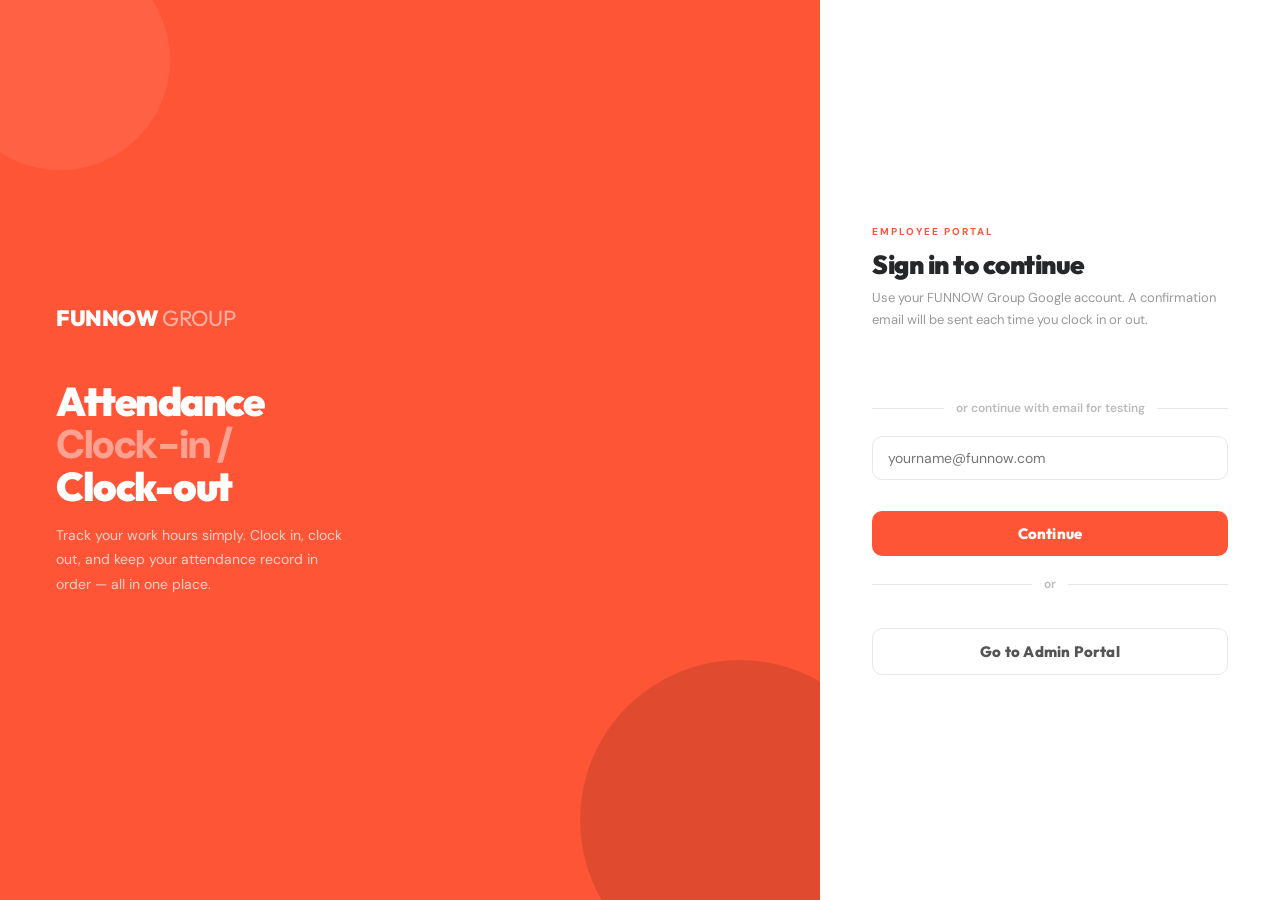
==== commit 94dc0964: "Add files via upload" ====
--- a/index.html
+++ b/index.html
@@ -176,8 +176,13 @@
       <option value="Location">Work Location</option>
     </select>
 
-    <label class="fl">Proposed Correct Value</label>
-    <input type="text" id="edit-value" placeholder="e.g., 09:00 or Office">
+    <label class="fl" id="edit-value-label">Proposed Correct Time (24-hour)</label>
+    <input type="time" id="edit-value-time" class="fi" step="60" style="font-family: 'Outfit', sans-serif; font-size: 16px;">
+    <select id="edit-value-location" class="fi" style="display:none">
+      <option value="Office">Office</option>
+      <option value="Work from Home">Work from Home</option>
+      <option value="Business Trip">Business Trip</option>
+    </select>
 
     <label class="fl">Reason for change</label>
     <textarea id="edit-reason" rows="2" placeholder="e.g., Forgot to clock in, accidentally double-clicked..."></textarea>
--- a/assets/css/tokens.css
+++ b/assets/css/tokens.css
@@ -0,0 +1,18 @@
+/* ─────────────────────────────────────────────────────────────
+   tokens.css — Brand tokens & global reset
+   FUNNOW Group · TW Attendance
+   ───────────────────────────────────────────────────────────── */
+
+*,
+*::before,
+*::after { box-sizing: border-box; margin: 0; padding: 0; }
+
+:root {
+  --or:    #FF5537;  --or-h:  #E8402A;  --or-lt: #FFF1EE;
+  --bk:    #252729;  --bk2:   #1A1C1E;
+  --gy:    #C1C1C2;  --gy-lt: #F5F5F5;  --gy-md: #E8E8E8;
+  --ok:    #16A34A;  --ok-lt: #DCFCE7;
+  --wn:    #D97706;  --wn-lt: #FEF3C7;
+  --pu:    #6366F1;  --pu-lt: #EEF2FF;
+  --rd:    #DC2626;
+}
--- a/assets/css/base.css
+++ b/assets/css/base.css
@@ -0,0 +1,26 @@
+/* ─────────────────────────────────────────────────────────────
+   base.css — Body, view containers, primary nav, generic buttons
+   ───────────────────────────────────────────────────────────── */
+
+* { font-family: "DM Sans", -apple-system, sans-serif; -webkit-font-smoothing: antialiased; color: var(--bk); }
+body { background: var(--gy-lt); min-height: 100vh; }
+.hf { font-family: "Outfit", sans-serif; }
+.view { display: none; min-height: 100vh; }
+
+/* NAV */
+.nav { height: 56px; background: var(--bk2); display: flex; align-items: center; justify-content: space-between; padding: 0 28px; position: sticky; top: 0; z-index: 200; border-bottom: 1px solid rgba(255,255,255,.06); }
+.nav-brand { display: flex; align-items: center; gap: 6px; }
+.nav-fn { font-family: "Outfit", sans-serif; font-weight: 900; font-size: 16px; color: #fff; letter-spacing: -.3px; }
+.nav-gr { font-family: "Outfit", sans-serif; font-weight: 400; font-size: 16px; color: rgba(255,255,255,.55); letter-spacing: -.1px; }
+.nav-sep { color: rgba(255,255,255,.2); margin: 0 8px; font-size: 13px; }
+.nav-pg { color: var(--gy); font-size: 13px; }
+.nav-r { display: flex; align-items: center; gap: 10px; }
+.nav-av { width: 30px; height: 30px; background: var(--or); border-radius: 50%; display: flex; align-items: center; justify-content: center; font-family: "Outfit", sans-serif; font-weight: 800; font-size: 11px; color: #fff; }
+.nav-nm { color: rgba(255,255,255,.5); font-size: 13px; max-width: 150px; overflow: hidden; text-overflow: ellipsis; white-space: nowrap; }
+
+/* Generic dark-bar buttons */
+.gb { padding: 7px 15px; border-radius: 7px; font-size: 12px; font-family: "Outfit", sans-serif; font-weight: 700; cursor: pointer; transition: all .15s; border: none; letter-spacing: .2px; }
+.gb-ol { background: transparent; border: 1px solid rgba(255,255,255,.18); color: rgba(255,255,255,.65); }
+.gb-ol:hover { border-color: rgba(255,255,255,.4); color: #fff; background: rgba(255,255,255,.07); }
+.gb-or { background: var(--or); color: #fff; }
+.gb-or:hover { background: var(--or-h); }
--- a/assets/css/components.css
+++ b/assets/css/components.css
@@ -0,0 +1,117 @@
+/* ─────────────────────────────────────────────────────────────
+   components.css — Reusable UI primitives
+   Buttons, form fields, badges, pills, tables, modal, toast.
+   ───────────────────────────────────────────────────────────── */
+
+/* INBOX & BADGES */
+.inbox-btn { position: relative; font-size: 16px; padding: 6px 10px !important; display: flex; align-items: center; justify-content: center; }
+.badge { background: var(--rd); color: #fff; font-size: 10px; font-weight: 800; padding: 2px 6px; border-radius: 10px; font-family: "Outfit", sans-serif; }
+.inbox-btn .badge { position: absolute; top: -6px; right: -6px; border: 2px solid var(--bk2); }
+
+/* FORM FIELDS */
+.fl { display: block; font-weight: 600; font-size: 13px; margin-bottom: 7px; }
+.fi { width: 100%; padding: 12px 15px; border: 1.5px solid var(--gy-md); border-radius: 10px; font-size: 14px; font-family: inherit; outline: none; transition: border-color .2s, box-shadow .2s; }
+.fi:focus { border-color: var(--or); box-shadow: 0 0 0 3px rgba(255,85,55,.1); }
+.fe { font-size: 12px; color: var(--rd); margin-top: 5px; min-height: 16px; }
+.fi2 { padding: 8px 12px; border-radius: 8px; border: 1.5px solid var(--gy-md); font-family: inherit; font-size: 13px; outline: none; transition: border-color .2s; background: #fff; color: var(--bk); }
+.fi2:focus { border-color: var(--or); }
+
+/* PRIMARY BUTTONS */
+.pb { width: 100%; padding: 13px; background: var(--or); color: #fff; border: none; border-radius: 10px; font-size: 15px; font-weight: 800; font-family: "Outfit", sans-serif; cursor: pointer; transition: background .2s, transform .1s; margin-top: 16px; letter-spacing: .2px; }
+.pb:hover { background: var(--or-h); }
+.pb:active { transform: scale(.98); }
+.pb.dk-btn { background: var(--bk); }
+.pb.dk-btn:hover { opacity: .85; }
+
+/* DIVIDERS & LINKS */
+.divd { display: flex; align-items: center; gap: 12px; margin: 20px 0; }
+.divd::before, .divd::after { content: ""; flex: 1; height: 1px; background: var(--gy-md); }
+.divd span { font-size: 12px; color: #bbb; font-weight: 600; white-space: nowrap; }
+.back-lnk { background: none; border: none; color: var(--or); cursor: pointer; font-size: 13px; font-weight: 700; font-family: inherit; padding: 0; margin-bottom: 20px; display: inline-block; }
+
+/* SIDEBAR CARDS (home) */
+.sc { background: #fff; border-radius: 14px; padding: 18px 20px; border: 1px solid rgba(0,0,0,.05); }
+.sc-lbl { font-size: 10px; font-weight: 700; text-transform: uppercase; letter-spacing: .8px; color: #bbb; margin-bottom: 12px; }
+.uc-row { display: flex; align-items: center; gap: 12px; }
+.uc-av { width: 38px; height: 38px; background: var(--or); border-radius: 10px; display: flex; align-items: center; justify-content: center; font-family: "Outfit", sans-serif; font-weight: 900; font-size: 13px; color: #fff; flex-shrink: 0; }
+.uc-ph { width: 38px; height: 38px; border-radius: 10px; object-fit: cover; flex-shrink: 0; }
+.uc-name { font-family: "Outfit", sans-serif; font-weight: 800; font-size: 14px; letter-spacing: -.3px; }
+.uc-email { font-size: 11px; color: #999; margin-top: 1px; overflow: hidden; text-overflow: ellipsis; white-space: nowrap; max-width: 210px; }
+
+/* MODE PICKER */
+.mc-btns { display: flex; flex-direction: column; gap: 7px; }
+.mc-btn { padding: 10px 14px; border-radius: 9px; border: 1.5px solid var(--gy-md); background: #fff; color: #aaa; font-family: inherit; font-weight: 600; font-size: 13px; cursor: pointer; transition: all .18s; text-align: left; }
+.mc-btn.active { border-color: var(--or); background: var(--or-lt); color: var(--or); }
+.mc-btn:hover:not(.active) { border-color: #ccc; color: var(--bk); }
+
+/* ACTION BUTTONS */
+.ac-btns { display: flex; flex-direction: column; gap: 9px; }
+.ac-btn { width: 100%; padding: 15px; border-radius: 11px; border: none; font-family: "Outfit", sans-serif; font-size: 16px; font-weight: 900; cursor: pointer; transition: all .18s; letter-spacing: -.2px; }
+.ac-in { background: var(--or); color: #fff; }
+.ac-in:hover { background: var(--or-h); transform: translateY(-1px); }
+.ac-out { background: var(--bk); color: #fff; }
+.ac-out:hover { opacity: .85; transform: translateY(-1px); }
+.ac-dis { background: var(--gy-md); color: #bbb; cursor: not-allowed; }
+.ac-note { font-size: 11px; color: #bbb; text-align: center; margin-top: 8px; font-weight: 600; }
+
+/* TODAY GRID */
+.td-grid { display: grid; grid-template-columns: 1fr 1fr; gap: 9px; }
+.td-item { background: var(--gy-lt); border-radius: 9px; padding: 12px; }
+.td-lbl { font-size: 10px; color: #bbb; font-weight: 700; text-transform: uppercase; letter-spacing: .5px; margin-bottom: 4px; }
+.td-val { font-family: "Outfit", sans-serif; font-size: 17px; font-weight: 800; line-height: 1.1; }
+
+/* EXPORT / FILTER */
+.exp-btn { background: var(--or); color: #fff; border: none; padding: 8px 16px; border-radius: 8px; cursor: pointer; font-family: "Outfit", sans-serif; font-size: 12px; font-weight: 800; transition: background .2s; }
+.exp-btn:hover { background: var(--or-h); }
+.filter-row { display: flex; align-items: center; gap: 10px; margin-bottom: 12px; flex-wrap: wrap; }
+.clr-btn { background: none; border: 1.5px solid var(--gy-md); padding: 7px 13px; border-radius: 8px; cursor: pointer; font-family: inherit; font-size: 12px; color: #888; transition: all .15s; }
+.clr-btn:hover { background: var(--gy-lt); }
+
+/* TABLES */
+.hw { background: #fff; border-radius: 16px; overflow: hidden; border: 1px solid rgba(0,0,0,.07); }
+table { width: 100%; border-collapse: collapse; }
+thead tr { background: var(--bk2); }
+thead th { padding: 12px 16px; text-align: left; color: rgba(255,255,255,.5); font-size: 10px; font-weight: 700; text-transform: uppercase; letter-spacing: .8px; white-space: nowrap; }
+tbody tr { border-bottom: 1px solid var(--gy-lt); transition: background .12s; }
+tbody tr:hover { background: #FAFAFA; }
+tbody tr:last-child { border-bottom: none; }
+tbody td { padding: 13px 16px; font-size: 13px; }
+.nr td { padding: 48px; text-align: center; color: var(--gy); font-style: italic; }
+
+/* STATS / PILLS */
+.stats-row { display: grid; grid-template-columns: repeat(4, 1fr); gap: 14px; margin-bottom: 22px; }
+.st { background: #fff; border-radius: 13px; padding: 18px 22px; border: 1px solid rgba(0,0,0,.05); }
+.st-lbl { font-size: 10px; font-weight: 700; text-transform: uppercase; letter-spacing: .8px; color: #bbb; margin-bottom: 6px; }
+.st-n { font-family: "Outfit", sans-serif; font-size: 34px; font-weight: 900; line-height: 1; letter-spacing: -1px; }
+.st-s { font-size: 11px; color: #bbb; margin-top: 3px; }
+.pill { display: inline-block; padding: 3px 10px; border-radius: 20px; font-size: 11px; font-weight: 700; }
+.p-ok { background: var(--ok-lt); color: var(--ok); }
+.p-pr { background: var(--pu-lt); color: var(--pu); }
+
+/* INLINE ACTION BUTTONS (admin tables) */
+.btn-action { padding: 6px 12px; border-radius: 6px; border: none; font-weight: 700; font-size: 11px; cursor: pointer; transition: opacity 0.2s; margin-right: 6px; }
+.btn-action:hover { opacity: 0.8; }
+.btn-approve { background: var(--ok-lt); color: var(--ok); }
+.btn-reject { background: #FEE2E2; color: var(--rd); }
+
+/* SYNC INDICATOR */
+.sync-badge { display: inline-flex; align-items: center; gap: 6px; font-size: 11px; font-weight: 600; padding: 4px 10px; border-radius: 20px; margin-left: 10px; }
+.sync-ok { background: var(--ok-lt); color: var(--ok); }
+.sync-err { background: #FEE2E2; color: var(--rd); }
+.sync-ing { background: var(--pu-lt); color: var(--pu); }
+
+/* TOAST */
+#toast { display: none; position: fixed; bottom: 28px; left: 50%; transform: translateX(-50%); padding: 11px 22px; border-radius: 50px; font-weight: 700; font-size: 13px; z-index: 9999; white-space: nowrap; color: #fff; animation: fu .25s ease; box-shadow: 0 4px 20px rgba(0,0,0,.2); }
+
+/* EDIT REQUEST MODAL */
+.modal-overlay { display: none; position: fixed; top: 0; left: 0; width: 100%; height: 100%; background: rgba(0,0,0,0.5); z-index: 9000; justify-content: center; align-items: center; }
+.modal { background: #fff; padding: 28px; border-radius: 16px; width: 400px; max-width: 90%; box-shadow: 0 10px 30px rgba(0,0,0,0.1); }
+.modal h3 { font-family: "Outfit", sans-serif; font-size: 20px; font-weight: 800; margin-bottom: 6px; letter-spacing: -0.3px; }
+.modal p { font-size: 13px; color: #999; margin-bottom: 20px; line-height: 1.5; }
+.modal select, .modal input, .modal textarea { width: 100%; padding: 12px 14px; margin-bottom: 16px; border: 1.5px solid var(--gy-md); border-radius: 10px; font-family: inherit; font-size: 14px; outline: none; transition: border-color 0.2s; }
+.modal select:focus, .modal input:focus, .modal textarea:focus { border-color: var(--or); }
+.modal-btns { display: flex; gap: 10px; justify-content: flex-end; margin-top: 8px; }
+.btn-cancel { padding: 10px 18px; border: none; background: var(--gy-lt); color: #666; border-radius: 10px; cursor: pointer; font-weight: 600; font-size: 13px; transition: background 0.2s; }
+.btn-cancel:hover { background: var(--gy-md); }
+.btn-submit { padding: 10px 18px; border: none; background: var(--or); color: #fff; border-radius: 10px; cursor: pointer; font-weight: 700; font-size: 13px; font-family: "Outfit", sans-serif; transition: background 0.2s; }
+.btn-submit:hover { background: var(--or-h); }
--- a/assets/css/views.css
+++ b/assets/css/views.css
@@ -0,0 +1,67 @@
+/* ─────────────────────────────────────────────────────────────
+   views.css — Per-view layout + media queries
+   Login, Home, Admin Dashboard
+   ───────────────────────────────────────────────────────────── */
+
+/* LOGIN SPLIT (employee + admin) */
+#v-login,
+#v-admin-login { min-height: 100vh; }
+.l-left { flex: 1; background: var(--or); display: flex; flex-direction: column; justify-content: center; padding: 64px 56px; position: relative; overflow: hidden; }
+.l-left.dk { background: var(--bk2); }
+.l-left::before { content: ""; position: absolute; right: -80px; bottom: -80px; width: 320px; height: 320px; background: rgba(0,0,0,.12); border-radius: 50%; }
+.l-left::after { content: ""; position: absolute; left: -50px; top: -50px; width: 220px; height: 220px; background: rgba(255,255,255,.07); border-radius: 50%; }
+.lc { position: relative; z-index: 1; }
+.ll-brand { margin-bottom: 48px; }
+.ll-fn { font-family: "Outfit", sans-serif; font-weight: 900; font-size: 22px; color: #fff; letter-spacing: -.5px; }
+.ll-gr { font-family: "Outfit", sans-serif; font-weight: 400; font-size: 22px; color: rgba(255,255,255,.55); letter-spacing: -.2px; }
+.l-h { color: #fff; font-family: "Outfit", sans-serif; font-weight: 900; font-size: 40px; line-height: 1.05; letter-spacing: -1.5px; margin-bottom: 16px; }
+.l-h span { color: rgba(255,255,255,.45); }
+.l-p { color: rgba(255,255,255,.72); font-size: 14px; line-height: 1.75; max-width: 300px; }
+.l-right { width: 460px; flex-shrink: 0; background: #fff; display: flex; flex-direction: column; justify-content: center; padding: 64px 52px; }
+.l-tag { font-size: 10px; font-weight: 700; letter-spacing: 2px; text-transform: uppercase; color: var(--or); margin-bottom: 10px; }
+.l-title { font-family: "Outfit", sans-serif; font-size: 26px; font-weight: 900; letter-spacing: -.5px; margin-bottom: 6px; }
+.l-sub { font-size: 13px; color: #999; line-height: 1.7; margin-bottom: 28px; }
+
+/* HOME */
+#v-home { display: none; }
+.home-body { display: grid; grid-template-columns: 300px 1fr; gap: 20px; max-width: 1140px; margin: 0 auto; padding: 28px 24px 60px; }
+
+/* LEFT PANEL — Clock card */
+.lp { display: flex; flex-direction: column; gap: 14px; }
+.clock-card { background: var(--bk2); border-radius: 18px; padding: 26px; position: relative; overflow: hidden; }
+.clock-card::before { content: ""; position: absolute; right: -40px; top: -40px; width: 180px; height: 180px; background: var(--or); border-radius: 50%; opacity: .09; }
+.ci { position: relative; z-index: 1; }
+.c-lbl { font-size: 10px; font-weight: 700; letter-spacing: 1.8px; text-transform: uppercase; color: rgba(193,193,194,.6); margin-bottom: 4px; }
+.c-time { font-family: "Outfit", sans-serif; font-size: 50px; font-weight: 900; color: #fff; letter-spacing: -2px; line-height: 1; }
+.c-date { color: rgba(255,255,255,.4); font-size: 12px; margin-top: 6px; }
+
+/* RIGHT PANEL — History header */
+.rp-hdr { display: flex; align-items: flex-end; justify-content: space-between; margin-bottom: 14px; }
+.rp-title { font-family: "Outfit", sans-serif; font-size: 16px; font-weight: 800; letter-spacing: -.3px; }
+.rp-sub { font-size: 12px; color: #bbb; margin-top: 2px; }
+
+/* ADMIN DASHBOARD */
+#v-admin-dash { display: none; }
+.ad-body { max-width: 1140px; margin: 0 auto; padding: 28px 24px 60px; }
+.ad-tabs { display: flex; gap: 10px; margin-bottom: 24px; border-bottom: 2px solid var(--gy-md); padding-bottom: 12px; overflow-x: auto; }
+.ad-tab { background: none; border: none; font-family: "Outfit", sans-serif; font-size: 15px; font-weight: 700; color: #888; cursor: pointer; padding: 10px 16px; border-radius: 8px; transition: all 0.2s; display: flex; align-items: center; gap: 8px; white-space: nowrap; }
+.ad-tab:hover { background: var(--gy-lt); color: var(--bk); }
+.ad-tab.active { background: var(--bk); color: #fff; }
+.ad-tab-content { display: none; animation: fadeIn 0.3s ease; }
+.ad-tab-content.active { display: block; }
+@keyframes fadeIn {
+  from { opacity: 0; transform: translateY(5px); }
+  to   { opacity: 1; transform: translateY(0); }
+}
+
+/* MOBILE */
+@media (max-width: 900px) {
+  .home-body { grid-template-columns: 1fr; }
+  #v-login, #v-admin-login { flex-direction: column; }
+  .l-left { padding: 40px 32px; }
+  .l-right { width: 100%; padding: 36px 32px; }
+  .l-h { font-size: 30px; }
+  .stats-row { grid-template-columns: 1fr 1fr; }
+  .c-time { font-size: 44px; }
+  .nav { padding: 0 16px; }
+}
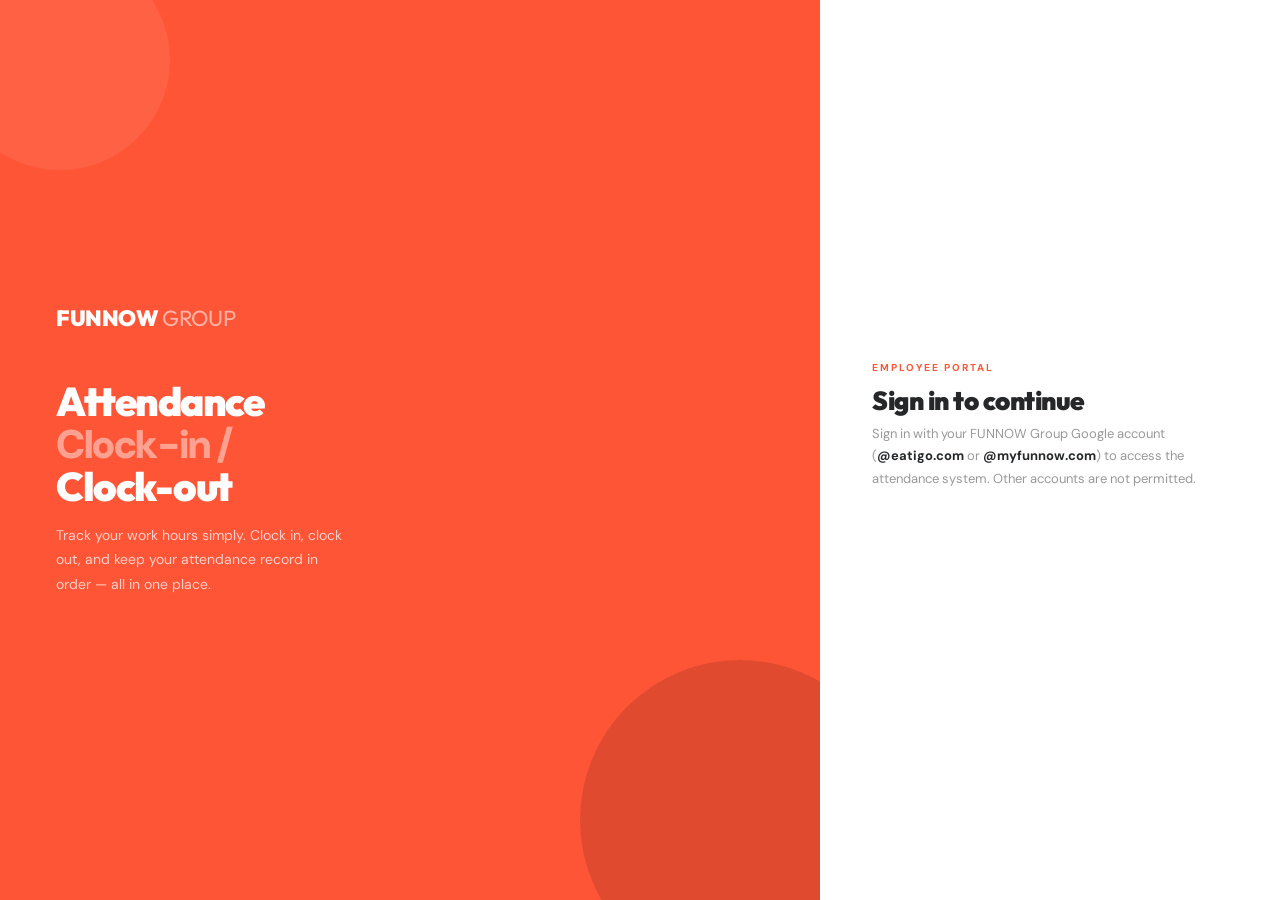
==== commit 3ac26e1c: "Phase 3 · Server-side auth + domain allowlist" ====
--- a/index.html
+++ b/index.html
@@ -12,10 +12,10 @@
   <script src="https://accounts.google.com/gsi/client" async></script>
 
   <!-- App stylesheets (load order matters: tokens → base → components → views) -->
-  <link rel="stylesheet" href="assets/css/tokens.css?v=20260508">
-  <link rel="stylesheet" href="assets/css/base.css?v=20260508">
-  <link rel="stylesheet" href="assets/css/components.css?v=20260508">
-  <link rel="stylesheet" href="assets/css/views.css?v=20260508">
+  <link rel="stylesheet" href="assets/css/tokens.css?v=20260510">
+  <link rel="stylesheet" href="assets/css/base.css?v=20260510">
+  <link rel="stylesheet" href="assets/css/components.css?v=20260510">
+  <link rel="stylesheet" href="assets/css/views.css?v=20260510">
 </head>
 <body>
 
@@ -35,7 +35,7 @@
   <div class="l-right">
     <p class="l-tag">Employee Portal</p>
     <h2 class="l-title hf">Sign in to continue</h2>
-    <p class="l-sub">Use your FUNNOW Group Google account. A confirmation email will be sent each time you clock in or out.</p>
+    <p class="l-sub">Sign in with your FUNNOW Group Google account (<strong>@eatigo.com</strong> or <strong>@myfunnow.com</strong>) to access the attendance system. Other accounts are not permitted.</p>
     <div id="g_id_onload"
       data-client_id="833536628314-kciu975apuhvd5c64df197tdg4p91hai.apps.googleusercontent.com"
       data-callback="handleGoogleLogin"
@@ -51,12 +51,6 @@
       data-width="348">
     </div>
     <div class="fe" id="le-err"></div>
-    <div class="divd"><span>or continue with email for testing</span></div>
-    <input type="text" id="le" class="fi" placeholder="yourname@funnow.com">
-    <div class="fe" id="le-err2"></div>
-    <button class="pb" id="l-btn" style="margin-top:10px">Continue</button>
-    <div class="divd"><span>or</span></div>
-    <button class="pb gb-ol" id="l-admin-btn" style="color:#555; border:1.5px solid var(--gy-md); background:#fff;">Go to Admin Portal</button>
   </div>
 </div>
 
@@ -176,8 +170,12 @@
       <option value="Location">Work Location</option>
     </select>
 
-    <label class="fl" id="edit-value-label">Proposed Correct Time (24-hour)</label>
-    <input type="time" id="edit-value-time" class="fi" step="60" style="font-family: 'Outfit', sans-serif; font-size: 16px;">
+    <label class="fl" id="edit-value-label">Proposed Correct Time</label>
+    <div id="edit-value-time-row" style="display:flex; gap:10px; align-items:center; margin-bottom:16px;">
+      <select id="edit-value-hour" class="fi" style="margin-bottom:0; flex:1; font-family: 'Outfit', sans-serif; font-size: 15px;"></select>
+      <span style="font-family:'Outfit',sans-serif; font-weight:900; font-size:24px; color:#999;">:</span>
+      <select id="edit-value-minute" class="fi" style="margin-bottom:0; flex:1; font-family: 'Outfit', sans-serif; font-size: 15px;"></select>
+    </div>
     <select id="edit-value-location" class="fi" style="display:none">
       <option value="Office">Office</option>
       <option value="Work from Home">Work from Home</option>
@@ -194,30 +192,10 @@
   </div>
 </div>
 
-<!-- ═══════════════════════════════════════════════
-     VIEW · Admin login (master password)
-     ═══════════════════════════════════════════════ -->
-<div id="v-admin-login" class="view">
-  <div class="l-left dk">
-    <div class="lc">
-      <div class="ll-brand" style="margin-bottom:48px">
-        <span class="ll-fn">FUNNOW</span><span class="ll-gr"> GROUP</span>
-      </div>
-      <h1 class="l-h">Admin<br><span>Dashboard</span></h1>
-      <p class="l-p">View all employee attendance records, filter by person, date or work location, and export for compliance.</p>
-    </div>
-  </div>
-  <div class="l-right">
-    <p class="l-tag">Restricted Access</p>
-    <h2 class="l-title hf">Admin sign-in</h2>
-    <p class="l-sub">This area is restricted to HR administrators and managers only.</p>
-    <button id="al-back" class="back-lnk">← Back to Portal</button>
-    <label class="fl" for="al-pwd">Admin Master Password</label>
-    <input type="password" id="al-pwd" class="fi" placeholder="Enter master password">
-    <div class="fe" id="al-err"></div>
-    <button class="pb dk-btn" id="al-enter">Enter Dashboard</button>
-  </div>
-</div>
+<!-- Phase 3 · The master-password #v-admin-login view was removed. Admin
+     access is now granted exclusively via Google Sign-In + Admins-sheet
+     whitelist + server-side ID-token verification. -->
+
 
 <!-- ═══════════════════════════════════════════════
      VIEW · Admin dashboard
@@ -323,16 +301,15 @@
      top-level let/const declarations are shared across files via
      the global lexical environment.
      ═══════════════════════════════════════════════ -->
-<script src="js/config.js?v=20260508"></script>
-<script src="js/utils.js?v=20260508"></script>
-<script src="js/state.js?v=20260508"></script>
-<script src="js/api.js?v=20260508"></script>
-<script src="js/router.js?v=20260508"></script>
-<script src="js/auth.js?v=20260508"></script>
-<script src="js/views/login.js?v=20260508"></script>
-<script src="js/views/home.js?v=20260508"></script>
-<script src="js/views/admin-login.js?v=20260508"></script>
-<script src="js/views/admin.js?v=20260508"></script>
-<script src="js/main.js?v=20260508"></script>
+<script src="js/config.js?v=20260510"></script>
+<script src="js/utils.js?v=20260510"></script>
+<script src="js/state.js?v=20260510"></script>
+<script src="js/api.js?v=20260510"></script>
+<script src="js/router.js?v=20260510"></script>
+<script src="js/auth.js?v=20260510"></script>
+<script src="js/views/login.js?v=20260510"></script>
+<script src="js/views/home.js?v=20260510"></script>
+<script src="js/views/admin.js?v=20260510"></script>
+<script src="js/main.js?v=20260510"></script>
 </body>
 </html>
